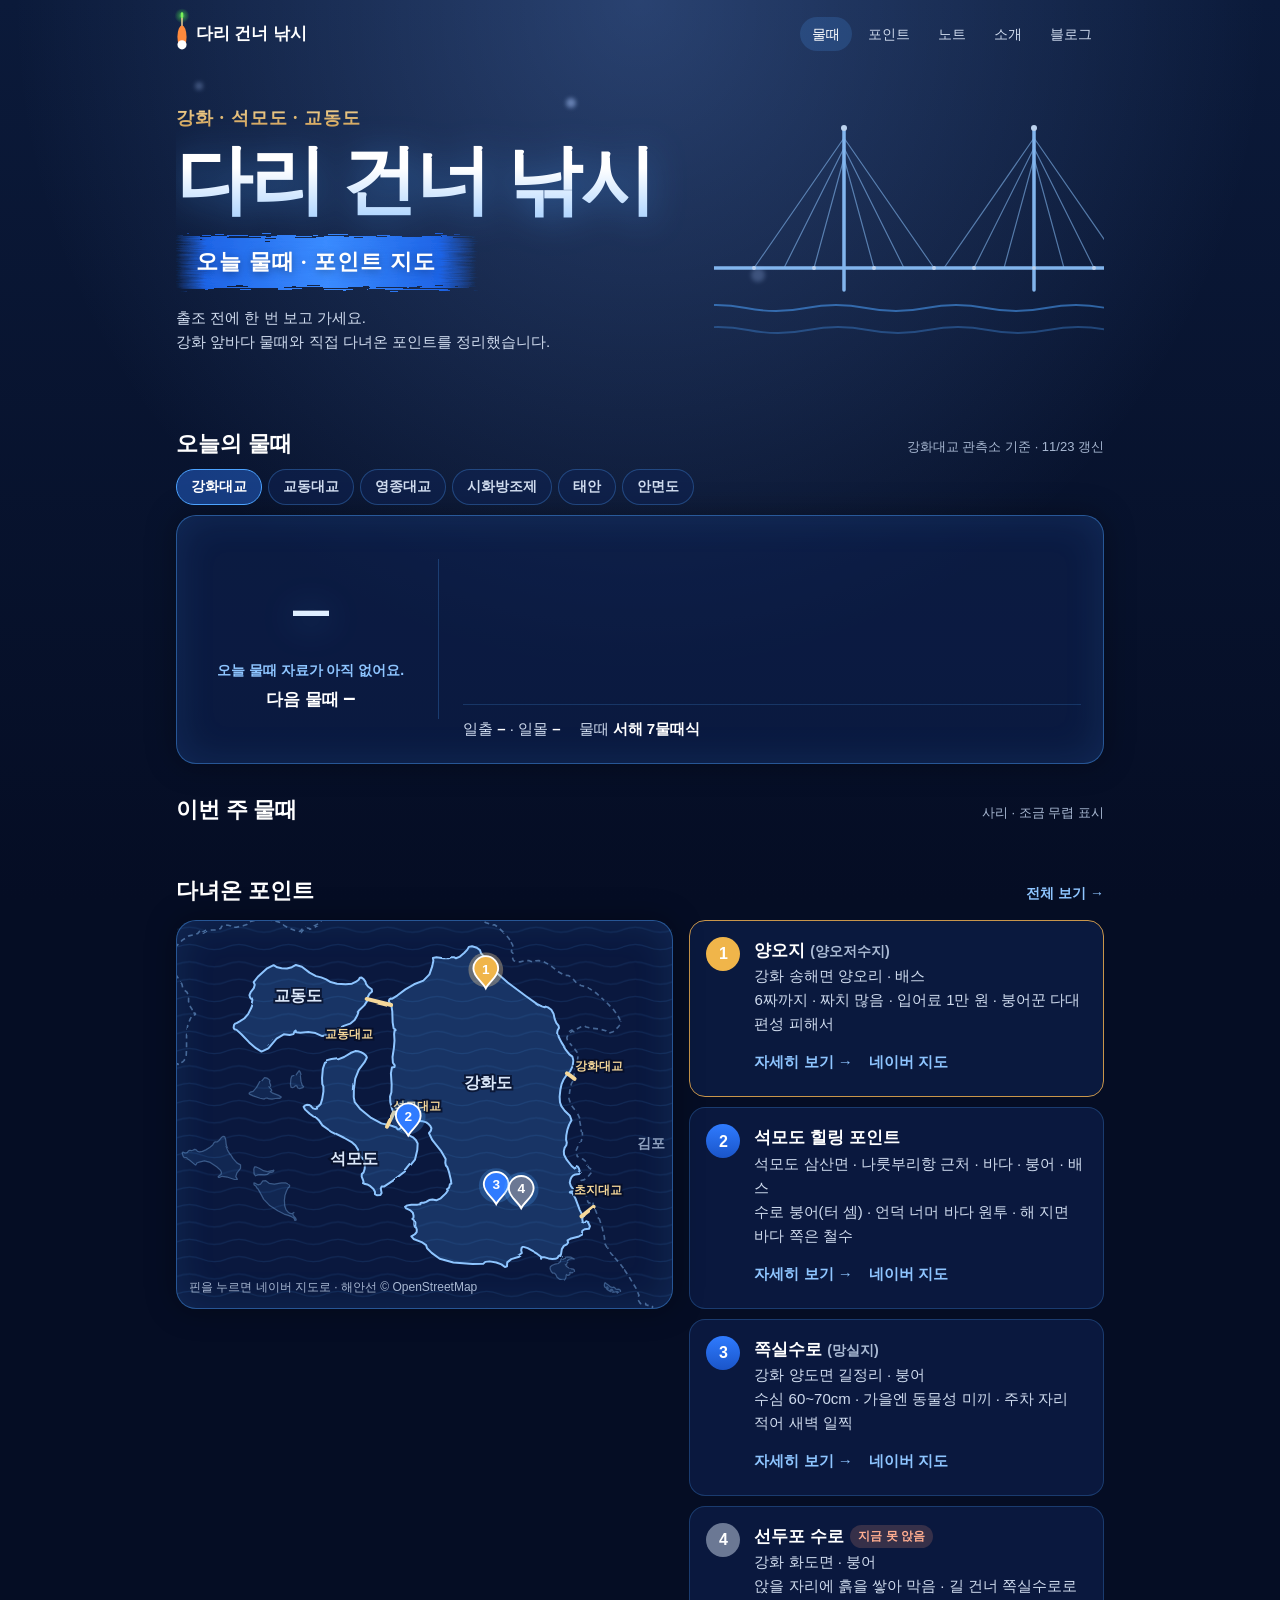
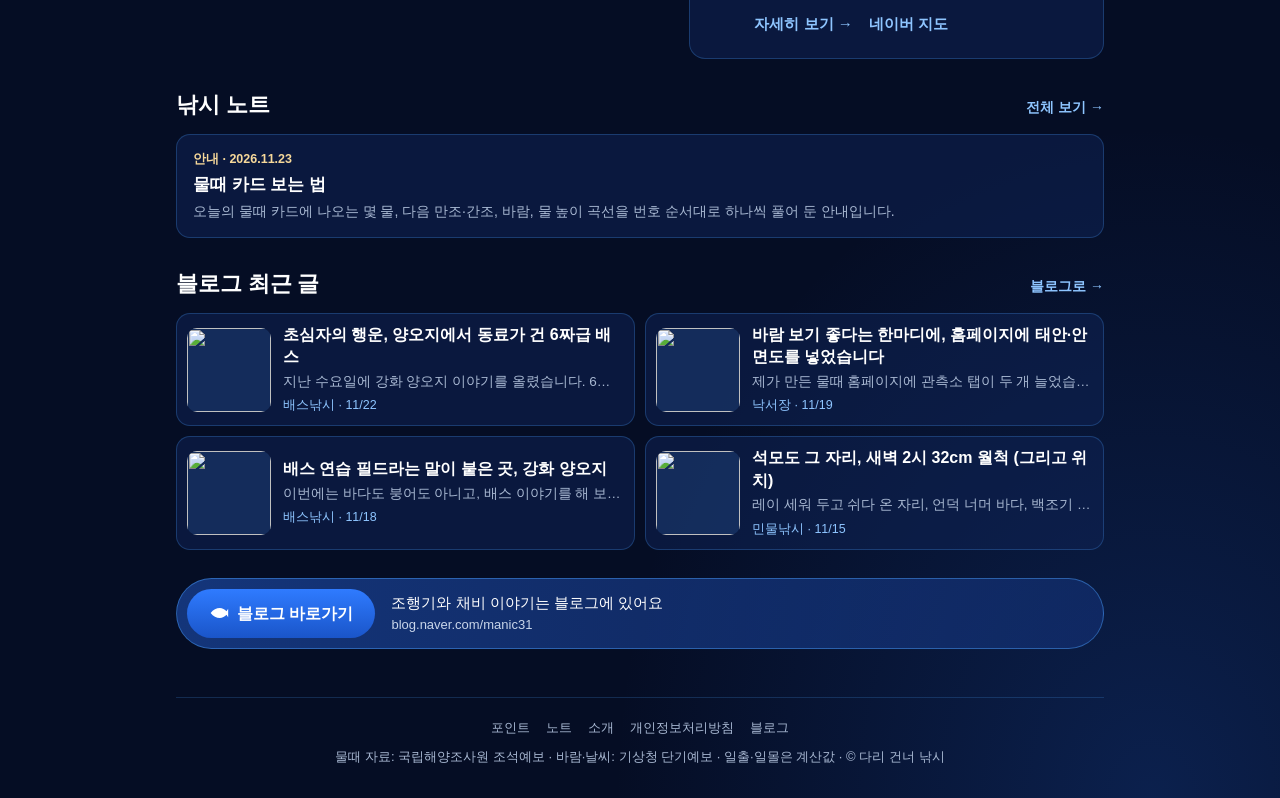
==== index.html @ 77356bd1 "낚시 노트 첫 글 '물때 카드 보는 법' 올림, 모든 페이지 메뉴와 휴대폰 아래 메뉴에 '노트' 추가 Co-Authored-By: Claude Opus 5.5 <noreply@an" ====
<!doctype html>
<html lang="ko">
<head>
<meta charset="utf-8">
<meta name="viewport" content="width=device-width, initial-scale=1">
<meta name="naver-site-verification" content="3b3bebc9a8037d30b559bc09d8211979a646148b">
<meta name="google-site-verification" content="6bNN0ba5b2eJ99DrDh1J_62JVdXHWS733DqKG2sxFPY">
<title>다리 건너 낚시 · 강화 물때와 포인트</title>
<link rel="canonical" href="https://manic31.github.io/">
<meta name="description" content="강화·석모도·교동도 물때와 직접 다녀온 낚시 포인트. 인천 낚시꾼 20년, 다리 건너 강화로 갑니다.">
<meta property="og:title" content="다리 건너 낚시 · 강화 물때와 포인트">
<meta property="og:description" content="출조 전에 한 번 보고 가세요. 강화 앞바다 물때와 직접 다녀온 포인트.">
<meta property="og:type" content="website">
<meta name="theme-color" content="#0B1A3A">
<link rel="stylesheet" href="assets/style.css">
<link rel="manifest" href="manifest.webmanifest?v=4">
<link rel="icon" type="image/png" sizes="48x48" href="assets/icons/favicon-48-v2.png">
<link rel="apple-touch-icon" href="assets/icons/apple-touch-icon-v2.png">
<meta name="apple-mobile-web-app-title" content="다리 건너">
</head>
<body>
<div class="wrap">
  <header class="top home-top">
    <a class="brand" href="./"><svg width="12" height="40"><use href="#float"/></svg>다리 건너 낚시</a>
    <nav class="nav">
      <a class="on" href="./">물때</a>
      <a href="points.html">포인트</a>
      <a href="notes.html">노트</a>
      <a href="about.html">소개</a>
      <a class="blog-link" href="https://blog.naver.com/manic31">블로그</a>
    </nav>
  </header>

  <div class="banner">
    <span class="bokeh" style="left:42%;top:30px;width:10px;height:10px"></span>
    <span class="bokeh" style="left:62%;top:200px;width:14px;height:14px;opacity:.5"></span>
    <span class="bokeh" style="left:2%;top:14px;width:8px;height:8px;opacity:.6"></span>
    <svg class="bridge" viewBox="0 0 420 300" aria-hidden="true"><use href="#bridge"/></svg>
    <div class="kicker gold">강화 · 석모도 · 교동도</div>
    <div class="title-row"><svg class="title-float" viewBox="0 0 20 70" aria-hidden="true"><use href="#float"/></svg><h1 class="hero">다리 건너 낚시</h1></div>
    <div class="band">오늘 물때 · 포인트 지도</div>
    <p class="lead">출조 전에 한 번 보고 가세요.<br>강화 앞바다 물때와 직접 다녀온 포인트를 정리했습니다.</p>
  </div>

  <p class="mock" id="mockNote" hidden>예시 자료 · 물때 숫자는 진짜가 아닙니다(인증키 연결 전).</p>

  <section id="tide">
    <div class="sec-head">
      <h2>오늘의 물때</h2>
      <span class="sub" id="tideSrc">불러오는 중…</span>
    </div>
    <div class="stabs" id="stabs" role="tablist" aria-label="관측소"></div>
    <div class="card tide">
      <div class="now">
        <div class="num hero" id="mul">–</div>
        <div>
          <div class="date" id="tideDate"></div>
          <div class="next"><span id="nextKind">다음 물때</span> <b id="nextTime">–</b><span class="leftrow"><span class="left" id="nextLeft"></span><span class="tag" id="tideTag" hidden></span></span></div>
        </div>
      </div>
      <div>
        <div class="times" id="times"></div>
        <svg id="curve" viewBox="0 0 600 150" preserveAspectRatio="none" aria-label="오늘 조위 곡선"></svg>
        <div class="wind" id="wind" hidden></div>
        <div class="wx">
          <span>일출 <b id="sunrise">–</b> · 일몰 <b id="sunset">–</b></span>
          <span>물때 <b>서해 7물때식</b></span>
        </div>
      </div>
    </div>
  </section>

  <div class="ad-slot" data-slot="home-1"></div>

  <section>
    <div class="sec-head">
      <h2>이번 주 물때</h2>
      <span class="sub">사리 · 조금 무렵 표시</span>
    </div>
    <div class="week" id="week"></div>
  </section>

  <section>
    <div class="sec-head">
      <h2>다녀온 포인트</h2>
      <a class="more" href="points.html">전체 보기 →</a>
    </div>
    <div class="points">
      <div class="card map">
        <svg viewBox="0 0 400 320" id="map" aria-label="강화 일대 포인트 지도(손그림)"></svg>
        <span class="note">핀을 누르면 네이버 지도로 · 해안선 © OpenStreetMap</span>
      </div>
      <div class="plist" id="plist"></div>
    </div>
  </section>

  <!-- notes:start -->
  <section>
    <div class="sec-head"><h2>낚시 노트</h2><a class="more" href="notes.html">전체 보기 →</a></div>
    <div class="nlist">
      <a class="note-item" href="notes/tide-card-guide.html">
        <div class="nm">안내 · 2026.11.23</div>
        <div class="nt">물때 카드 보는 법</div><div class="nd">오늘의 물때 카드에 나오는 몇 물, 다음 만조·간조, 바람, 물 높이 곡선을 번호 순서대로 하나씩 풀어 둔 안내입니다.</div>
      </a>
    </div>
  </section>
  <!-- notes:end -->

  <!-- blog:start -->
  <section>
    <div class="sec-head"><h2>블로그 최근 글</h2><a class="more" href="https://blog.naver.com/manic31" target="_blank" rel="noopener">블로그로 →</a></div>
    <div class="blist">
      <a class="bpost" href="https://blog.naver.com/manic31/224486393467" target="_blank" rel="noopener">
        <div class="th"><img src="https://blogthumb.pstatic.net/MjAyNjExMjFfMjA0/MDAxNzk1MjY3NTg2NTA4.72vPjzSyjtdZmes5oHcHfXFOAVKzyc3MdK_6408iQVgg.CRtHQU8I6w1cRoq1AJpMZWDFlQfNgjqLG5yymZWM6hgg.PNG/yangoji-luck.png?type=s3" alt="" loading="lazy" referrerpolicy="no-referrer"></div>
        <div class="tx"><div class="bt">초심자의 행운, 양오지에서 동료가 건 6짜급 배스</div><div class="bs">지난 수요일에 강화 양오지 이야기를 올렸습니다. 6짜까지 산다는 말과 &quot;배스 연습 필드&quot;라는 말이 같이 붙는 곳이라고요. 오늘…</div>
        <div class="bm">배스낚시 · 11/22</div></div>
      </a>
      <a class="bpost" href="https://blog.naver.com/manic31/224482875809" target="_blank" rel="noopener">
        <div class="th"><img src="https://blogthumb.pstatic.net/MjAyNjExMTlfMTkx/MDAxNzk1MDM1Mjg3MTkz.GWRHon0s_b5UA3PtfDuE_SQjIm9paR1CrXxFmoP8VWYg.DLhR7DwOI40KvJA8conHBFKJiZuuUAze-B0c1XvbrZYg.PNG/taean-card.png?type=s3" alt="" loading="lazy" referrerpolicy="no-referrer"></div>
        <div class="tx"><div class="bt">바람 보기 좋다는 한마디에, 홈페이지에 태안·안면도를 넣었습니다</div><div class="bs">제가 만든 물때 홈페이지에 관측소 탭이 두 개 늘었습니다. 태안과 안면도입니다. manic31.github.io 같이 일하시는…</div>
        <div class="bm">낙서장 · 11/19</div></div>
      </a>
      <a class="bpost" href="https://blog.naver.com/manic31/224481032214" target="_blank" rel="noopener">
        <div class="th"><img src="https://blogthumb.pstatic.net/MjAyNjExMTdfMjg3/MDAxNzk0OTE2NTY4NjY3.UFNXjppnAjKBCxHlqhuQZDoKAPDmxix93cgARwpFzn8g.z4_igCKFcJ73RxWhJcIX8hCP-1CcPkeBuh95yef3N3cg.PNG/yangoji-bass.png?type=s3" alt="" loading="lazy" referrerpolicy="no-referrer"></div>
        <div class="tx"><div class="bt">배스 연습 필드라는 말이 붙은 곳, 강화 양오지</div><div class="bs">이번에는 바다도 붕어도 아니고, 배스 이야기를 해 보려고 합니다. 강화 북쪽에 있는 계곡형 저수지, 양오지입니다. 6짜가 산다…</div>
        <div class="bm">배스낚시 · 11/18</div></div>
      </a>
      <a class="bpost" href="https://blog.naver.com/manic31/224471016698" target="_blank" rel="noopener">
        <div class="th"><img src="https://blogthumb.pstatic.net/MjAyNjExMTBfMjQ4/MDAxNzk0MjQxNjA2OTQ4.DFhYovJnc4ygkku3luB-mQpdOmaEZUawUln1R77VUCUg.lDTC51LomG2yoCxSjnOb4vPFnxrPKD-gIJnqlRwn-8Qg.PNG/healing-point-05.png?type=s3" alt="" loading="lazy" referrerpolicy="no-referrer"></div>
        <div class="tx"><div class="bt">석모도 그 자리, 새벽 2시 32cm 월척 (그리고 위치)</div><div class="bs">레이 세워 두고 쉬다 온 자리, 언덕 너머 바다, 백조기 50마리를 먹어 치운 갈매기까지. 석모도 그 자리 이야기, 오늘은 그…</div>
        <div class="bm">민물낚시 · 11/15</div></div>
      </a>
    </div>
  </section>
  <!-- blog:end -->

  <section>
    <a class="blog" href="https://blog.naver.com/manic31">
      <span class="pill"><svg width="20" height="20" viewBox="0 0 24 24" fill="#fff"><path d="M2 12c3-4 7-6 11-6 3 0 6 2 8 4l2-3v10l-2-3c-2 2-5 4-8 4-4 0-8-2-11-6z"/></svg>블로그 바로가기</span>
      <span class="txt">조행기와 채비 이야기는 블로그에 있어요<small>blog.naver.com/manic31</small></span>
    </a>
  </section>

  <footer>
    <nav><a href="points.html">포인트</a><a href="notes.html">노트</a><a href="about.html">소개</a><a href="privacy.html">개인정보처리방침</a><a href="https://blog.naver.com/manic31">블로그</a></nav>
    물때 자료: 국립해양조사원 조석예보 · 바람·날씨: 기상청 단기예보 · 일출·일몰은 계산값 · © 다리 건너 낚시
  </footer>
</div>
<script src="assets/mapdata.js"></script>
<script src="assets/site.js"></script>
<script>drawTide(); drawMap('map', 'plist');</script>
<!-- 방문 수 세기(GoatCounter, 쿠키 없음) -->
<script data-goatcounter="https://manic31.goatcounter.com/count" async src="https://gc.zgo.at/count.js"></script>
</body>
</html>
---- assets/style.css ----
/* 다리 건너 낚시 · 공통 스타일 (블로그 대문 v2와 같은 색·글꼴) */
@import url('https://cdn.jsdelivr.net/gh/orioncactus/pretendard@v1.3.9/dist/web/static/pretendard.css');
@font-face { font-family: 'GmarketSans'; font-weight: 700; font-display: swap; src: url('https://cdn.jsdelivr.net/gh/projectnoonnu/noonfonts_2001@1.1/GmarketSansBold.woff') format('woff'); }
@font-face { font-family: 'GmarketSans'; font-weight: 500; font-display: swap; src: url('https://cdn.jsdelivr.net/gh/projectnoonnu/noonfonts_2001@1.1/GmarketSansMedium.woff') format('woff'); }

:root {
  --bg0: #050D24; --bg1: #0B1A3A; --bg2: #13306B;
  --sky: #4DA3FF; --sky2: #8EC5FF; --gold1: #F6D89A; --gold2: #C9964B;
  --card: rgba(16, 36, 84, .55); --cardline: rgba(77, 163, 255, .45);
  --muted: #CFDBEE; --dim: #A8B8D2; --warn: #FFAD90;   /* 햇빛 아래에서도 읽히게 밝게 */
  --tabbar-h: 64px;
}
* { box-sizing: border-box; }
html { scroll-behavior: smooth; }
body { margin: 0; font-family: 'Pretendard', sans-serif; color: #fff; line-height: 1.6;
  background:
    radial-gradient(ellipse 70% 40% at 50% 0%, rgba(120,170,255,.28), transparent 70%),
    radial-gradient(ellipse 60% 40% at 90% 100%, rgba(30,90,200,.25), transparent 70%),
    linear-gradient(180deg, var(--bg1), var(--bg0)) fixed;
  background-color: var(--bg0); min-height: 100vh; }
a { color: inherit; text-decoration: none; }
img { max-width: 100%; display: block; }
.wrap { max-width: 960px; margin: 0 auto; padding: 0 16px; }

.gold { background: linear-gradient(180deg, var(--gold1), var(--gold2)); -webkit-background-clip: text; background-clip: text; color: transparent; font-family: 'GmarketSans'; font-weight: 700; }
.hero { font-family: 'GmarketSans'; font-weight: 700; background: linear-gradient(180deg, #FFFFFF 35%, #A9D2FF 100%); -webkit-background-clip: text; background-clip: text; color: transparent; filter: drop-shadow(0 4px 18px rgba(77,163,255,.45)); }
.band { display: inline-block; position: relative; padding: 8px 40px 8px 20px; font-family: 'GmarketSans'; font-weight: 700; text-shadow: 0 2px 8px rgba(0,0,0,.35); isolation: isolate; }
.band::before { content: ""; position: absolute; inset: 0; z-index: -1; filter: url(#rough);
  background: linear-gradient(90deg, rgba(30,100,230,0) 0%, #1E64E6 10%, #3A8BFF 50%, #1E64E6 88%, rgba(30,100,230,0) 100%); }
.bokeh { position: absolute; border-radius: 50%; background: rgba(170,200,255,.5); filter: blur(2px); pointer-events: none; }

/* 상단 */
.top { display: flex; align-items: center; justify-content: space-between; padding: 14px 0; gap: 12px; }
.brand { display: flex; align-items: center; gap: 8px; font-family: 'GmarketSans'; font-weight: 700; font-size: 17px; white-space: nowrap; }
.nav { display: flex; gap: 4px; }
.nav a { padding: 6px 12px; border-radius: 999px; font-size: 14px; color: var(--muted); white-space: nowrap; }
.nav a.on, .nav a:hover { background: rgba(77,163,255,.18); color: #fff; }

/* 대문 */
.banner { position: relative; overflow: hidden; padding: 36px 0 44px; isolation: isolate; }
.banner .kicker { font-size: 18px; letter-spacing: 1px; }
.banner h1 { margin: 6px 0 14px; font-size: clamp(44px, 9vw, 76px); letter-spacing: -2px; line-height: 1.1; }
.banner .band { font-size: clamp(16px, 3vw, 22px); letter-spacing: 1px; }
.banner .bridge { position: absolute; right: -30px; top: 0; width: min(420px, 55vw); height: auto; z-index: -1; opacity: .9; }
.title-row { display: flex; align-items: center; gap: 10px; }
.title-float { display: none; }
.title-float, .brand svg { overflow: visible; }
.banner .lead { margin: 18px 0 0; color: var(--muted); font-size: 15px; max-width: 460px; }
.page-head { padding: 26px 0 8px; }
.page-head h1 { margin: 4px 0 8px; font-size: clamp(32px, 6vw, 46px); letter-spacing: -1px; line-height: 1.2; }
.page-head p { margin: 0; color: var(--muted); }
.crumb { font-size: 13px; color: var(--dim); }
.crumb a:hover { color: #fff; }

/* 카드 공통 */
.card { background: var(--card); border: 1.5px solid var(--cardline); border-radius: 20px; padding: 22px;
  box-shadow: inset 0 0 40px rgba(77,163,255,.12), 0 0 30px rgba(0,0,0,.35); }
section { margin: 28px 0; }
.sec-head { display: flex; align-items: baseline; justify-content: space-between; gap: 12px; margin-bottom: 12px; flex-wrap: wrap; }
.sec-head h2 { margin: 0; font-family: 'GmarketSans'; font-weight: 700; font-size: 22px; }
.sec-head .sub { color: var(--dim); font-size: 13px; }
.sec-head .more { color: var(--sky2); font-size: 14px; font-weight: 700; }

/* 오늘 물때 (휴대폰 기준: 위에 '지금' 한 줄, 아래 시간표 한 줄, 그래프) */
.tide { padding: 18px; }
.now { display: flex; align-items: center; gap: 16px; padding-bottom: 16px; border-bottom: 1px solid rgba(77,163,255,.25); }
.now .num { font-size: 64px; line-height: 1.18; padding-top: 2px; flex: none; letter-spacing: -2px; }
.now .date { color: var(--sky2); font-weight: 700; font-size: 14px; }
.now .next { font-size: 17px; font-weight: 700; margin: 2px 0 6px; line-height: 1.35; }
.now .next b { font-size: 22px; letter-spacing: -.5px; }
.now .next .left { color: var(--gold1); font-size: 15px; }
/* 사리·조금 알림은 '…분 뒤' 옆에 붙여서 물때에 따라 카드 높이가 달라지지 않게 */
.now > div:last-child { flex: 1; min-width: 0; }
.now .next .leftrow { display: flex; align-items: center; gap: 8px; white-space: nowrap; }
.now .next .tag { padding: 1px 9px; font-size: 12px; line-height: 1.6; letter-spacing: -.2px; }
.tag { display: inline-block; padding: 4px 12px; border-radius: 999px; background: linear-gradient(180deg, #2F7BFF, #1A55C9); font-weight: 700; font-size: 13px; }
.times { display: grid; grid-template-columns: repeat(4, 1fr); gap: 6px; margin: 14px 0 6px; }
.t { padding: 10px 2px; border-radius: 12px; background: rgba(5,13,36,.45); text-align: center; }
.t.next { outline: 1.5px solid var(--gold1); }
.t.tomo { opacity: .55; }
.t.tomo.next { opacity: 1; }
.t .k { font-size: 13px; color: var(--sky2); font-weight: 700; }
.t .k.low { color: var(--gold1); }
.t .v { font-size: 19px; font-weight: 800; letter-spacing: -.5px; }
.t .h { font-size: 12px; color: var(--dim); }
#curve { width: 100%; height: 120px; display: block; }
.wx { display: grid; grid-template-columns: 1fr 1fr; gap: 6px 12px; margin-top: 10px; padding-top: 12px; border-top: 1px solid rgba(77,163,255,.2); font-size: 15px; color: var(--muted); }
.wx b { color: #fff; }

/* 주간: 휴대폰에선 옆으로 밀어 보기 */
.week { display: grid; grid-auto-flow: column; grid-auto-columns: minmax(76px, 1fr); gap: 8px; overflow-x: auto; scroll-snap-type: x mandatory; padding-bottom: 6px; -webkit-overflow-scrolling: touch; scrollbar-width: none; }
.week::-webkit-scrollbar { display: none; }
.day { scroll-snap-align: start; padding: 12px 6px; border-radius: 14px; background: var(--card); border: 1px solid rgba(77,163,255,.25); text-align: center; }
.day.on { border-color: var(--sky); background: rgba(47,123,255,.28); }
.day .d { font-size: 14px; color: var(--muted); }
.day .m { font-family: 'GmarketSans'; font-weight: 700; font-size: 21px; margin: 4px 0; white-space: nowrap; }
.day .hi { font-size: 13px; color: var(--sky2); }
.day .lo { font-size: 13px; color: var(--gold1); }
.day.good .m::after { content: "★"; font-size: 11px; color: var(--gold1); vertical-align: top; margin-left: 2px; }

/* 지도 + 포인트 목록 */
.points { display: grid; grid-template-columns: 1.2fr 1fr; gap: 16px; align-items: start; }
.map { position: relative; padding: 0; overflow: visible; }
.map svg { width: 100%; height: auto; display: block; }
.map .note { position: absolute; left: 12px; bottom: 10px; font-size: 12px; color: var(--dim); }
.pin { cursor: pointer; }
.pin circle.halo { fill: rgba(77,163,255,.25); }
.pin.on circle.halo { fill: rgba(246,216,154,.35); }
.area { cursor: pointer; }
.area ellipse { fill: rgba(246,216,154,.12); stroke: var(--gold1); stroke-dasharray: 4 4; }
.area.on ellipse { fill: rgba(246,216,154,.25); }
.pin.closed .dot { fill: #6B7894; }
.pin.on .dot { fill: #F0B54A; }
.map .bubble { position: absolute; z-index: 3; transform: translate(-50%, -100%); display: none; min-width: 170px; padding: 10px 12px; border-radius: 14px;
  background: rgba(7,18,46,.96); border: 1.5px solid var(--gold2); box-shadow: 0 8px 24px rgba(0,0,0,.45); font-size: 14px; text-align: center; }
.map .bubble.show { display: block; }
.map .bubble::after { content: ""; position: absolute; left: 50%; bottom: -7px; width: 12px; height: 12px; transform: translateX(-50%) rotate(45deg);
  background: rgba(7,18,46,.96); border-right: 1.5px solid var(--gold2); border-bottom: 1.5px solid var(--gold2); }
.map .bubble b { display: block; margin-bottom: 8px; }
.map .bubble .nv { display: block; padding: 9px 12px; border-radius: 999px; font-weight: 800; background: #03C75A; color: #fff; }
.map .bubble .nv.off { background: rgba(246,216,154,.15); color: var(--gold1); font-weight: 700; }
.map .bubble .dt { display: block; margin-top: 6px; padding: 4px; color: var(--sky2); font-weight: 700; }
.p .nv-link { margin-left: 12px; color: #3DDC84; }
.plist { display: flex; flex-direction: column; gap: 10px; }
.p { display: grid; grid-template-columns: 36px 1fr; gap: 12px; align-items: start; padding: 16px; border-radius: 16px; background: var(--card); border: 1px solid rgba(77,163,255,.25); cursor: pointer; }
.p.on { border-color: var(--gold2); }
.p .no { width: 34px; height: 34px; border-radius: 50%; display: grid; place-items: center; font-weight: 800; background: linear-gradient(180deg, #2F7BFF, #1A55C9); }
.p .no.closed { background: #6B7894; }   /* 지도 회색 핀과 같은 색 */
.p .no.secret { background: linear-gradient(180deg, var(--gold1), var(--gold2)); color: #2A1E08; }
.p.on .no { background: #F0B54A; color: #fff; }   /* 고른 포인트: 지도 노란 핀과 같은 색 */
.p .name { font-weight: 700; font-size: 17px; }
.p .meta { font-size: 15px; color: var(--muted); }
.p .go { display: inline-block; margin-top: 8px; padding: 6px 0; font-size: 15px; color: var(--sky2); font-weight: 700; }
.chip { display: inline-block; padding: 2px 8px; border-radius: 999px; font-size: 12px; font-weight: 700; margin-left: 6px; vertical-align: 2px; }
.chip.closed { background: rgba(255,155,122,.18); color: var(--warn); }
.chip.secret { background: rgba(246,216,154,.16); color: var(--gold1); }

/* 포인트 상세 */
.facts { display: grid; grid-template-columns: repeat(auto-fit, minmax(150px, 1fr)); gap: 10px; }
.fact { padding: 14px; border-radius: 14px; background: rgba(5,13,36,.45); }
.fact .k { font-size: 12px; color: var(--sky2); font-weight: 700; }
.fact .v { font-size: 16px; font-weight: 700; margin-top: 2px; }
.prose { font-size: 16px; }
.prose h2 { font-family: 'GmarketSans'; font-weight: 700; font-size: 20px; margin: 28px 0 8px; }
.prose > h2:first-child { margin-top: 0; }
.prose p, .prose li { color: #DCE6F5; }
.prose ol, .prose ul { padding-left: 20px; }
.prose b { color: #fff; }
.prose figure { margin: 0 0 8px; }
.prose figure img { display: block; width: 100%; max-width: 390px; height: auto; margin: 0 auto; border-radius: 14px; }
.prose figcaption { color: var(--dim); font-size: 13px; text-align: center; margin-top: 8px; }
.callout { margin: 18px 0; padding: 14px 16px; border-radius: 14px; background: rgba(246,216,154,.1); border: 1px solid rgba(201,150,75,.6); color: var(--gold1); font-size: 15px; }
.callout.warn { background: rgba(255,155,122,.1); border-color: rgba(255,155,122,.5); color: var(--warn); }
.actions { display: flex; flex-wrap: wrap; gap: 10px; margin-top: 18px; }
.btn { display: inline-flex; align-items: center; gap: 8px; padding: 12px 20px; border-radius: 999px; font-weight: 700; font-size: 15px; background: linear-gradient(180deg, #2F7BFF, #1A55C9); }
.btn.ghost { background: transparent; border: 1.5px solid var(--cardline); color: var(--sky2); }

/* 블로그 연결 */
.blog { display: flex; align-items: center; gap: 16px; border-radius: 999px; padding: 10px;
  background: linear-gradient(90deg, rgba(30,80,180,.6), rgba(20,50,120,.6)); border: 1.5px solid var(--cardline); }
.blog .pill { flex: none; padding: 12px 22px; border-radius: 999px; background: linear-gradient(180deg, #2F7BFF, #1A55C9); font-weight: 700; display: flex; gap: 8px; align-items: center; }
.blog .txt { font-size: 15px; }
.blog .txt small { display: block; color: #C9D6EA; font-size: 13px; }

/* 광고 자리(심사 전에는 비워 둠) */
.ad-slot { display: none; }

.mock { margin: 10px 0 0; padding: 10px 14px; border-radius: 10px; background: rgba(246,216,154,.12); border: 1px dashed var(--gold2); color: var(--gold1); font-size: 13px; }
footer { margin: 48px 0 30px; padding-top: 20px; border-top: 1px solid rgba(77,163,255,.2); text-align: center; color: var(--dim); font-size: 13px; }
footer nav { display: flex; justify-content: center; flex-wrap: wrap; gap: 4px 16px; margin-bottom: 8px; }
footer nav a:hover { color: #fff; }

/* 아래 메뉴 막대(휴대폰 전용, site.js가 넣음) */
.tabbar { position: fixed; left: 0; right: 0; bottom: 0; z-index: 50; display: none;
  height: calc(var(--tabbar-h) + env(safe-area-inset-bottom)); padding-bottom: env(safe-area-inset-bottom);
  background: rgba(7, 18, 46, .94); backdrop-filter: blur(10px); -webkit-backdrop-filter: blur(10px);
  border-top: 1px solid rgba(77,163,255,.3); }
.tabbar a { flex: 1; display: flex; flex-direction: column; align-items: center; justify-content: center; gap: 3px; font-size: 12px; font-weight: 700; color: var(--dim); }
.tabbar a svg { width: 24px; height: 24px; }
.tabbar a.on { color: #fff; }
.tabbar a.on svg { color: var(--sky); }

/* PC: 지금처럼 넓게 */
@media (min-width: 721px) {
  .tide { display: grid; grid-template-columns: 240px 1fr; gap: 24px; align-items: center; padding: 22px; }
  .now { flex-direction: column; text-align: center; gap: 8px; padding: 0 16px 0 0; border-bottom: 0; border-right: 1px solid rgba(77,163,255,.25); }
  .now .num { font-size: 76px; }
  .now .next .leftrow { justify-content: center; }
  .times { margin-top: 0; gap: 10px; }
  #curve { height: 150px; }
  .wx { display: flex; flex-wrap: wrap; gap: 8px 18px; }
  .week { grid-auto-flow: row; grid-template-columns: repeat(7, 1fr); overflow: visible; }
}

/* 휴대폰 */
@media (max-width: 720px) {
  body { padding-bottom: calc(var(--tabbar-h) + env(safe-area-inset-bottom)); font-size: 16px; }
  .tabbar { display: flex; }
  .nav { display: none; }
  .top { padding: 10px 0; }
  /* 첫 화면: 위 작은 이름 줄은 빼고, 찌를 큰 제목 옆으로 */
  .home-top { display: none; }
  .banner { padding-top: 14px !important; }
  .title-float { display: block; width: 14px; height: 46px; flex: none; margin-top: 2px; }
  /* 대문은 작게: 들어오자마자 물때가 보이도록 */
  .banner { padding: 2px 0 8px; }
  .banner .kicker { font-size: 14px; }
  .banner h1 { font-size: 34px; margin: 2px 0 0; letter-spacing: -1px; }
  .banner .band, .banner .lead, .banner .bokeh { display: none; }
  .banner .bridge { width: 152px; right: -22px; top: -2px; opacity: .55; }
  .mock { font-size: 13px; margin: 0 0 4px; }
  section { margin: 22px 0; }
  #tide { margin-top: 12px; }          /* 대문 바로 아래는 10px 덜 띄워 물때 카드를 조금 올림 */
  .sec-head h2 { font-size: 20px; }
  .sec-head .sub { font-size: 13px; }
  .page-head { padding: 12px 0 4px; }
  .page-head h1 { font-size: 32px; }
  .points { grid-template-columns: 1fr; }
  .points .map { order: 2; }          /* 목록 먼저, 지도는 아래 */
  .card { padding: 18px; border-radius: 18px; }
  /* 물때 카드: 바람 줄까지 첫 화면에 들어가게 촘촘히 */
  .card.tide { padding: 14px 16px; }
  .now { padding-bottom: 8px; }
  .now .num { font-size: 58px; }
  .times { margin: 10px 0 4px; }
  #curve { height: 84px; }
  .wind { margin-top: 6px; padding-top: 8px; }
  .wx { margin-top: 8px; padding-top: 8px; font-size: 14px; }
  /* 그래프 '지금 · 들물/날물' 글씨: 휴대폰에선 그래프가 줄어들어 작아 보이므로 키움 */
  #curve .nowlbl { font-size: 22px; font-weight: 800; transform: translateY(6px); }
  .card.map { padding: 0; }
  .isl { font-size: 15px; }
  .prose { font-size: 16.5px; }
  .facts { grid-template-columns: 1fr 1fr; }
  .actions { flex-direction: column; }
  .btn { justify-content: center; padding: 15px 18px; white-space: nowrap; }
  .blog { border-radius: 20px; flex-direction: column; align-items: stretch; text-align: center; }
  .blog .pill { justify-content: center; }
  footer { margin-top: 32px; }
}

/* 관측소 탭 · 이번 주 사리/조금 표시 */
.stabs { display: flex; gap: 6px; margin: -4px 0 10px; flex-wrap: wrap; }
.stabs button { font: 600 14px 'Pretendard', sans-serif; color: var(--muted); background: var(--card); border: 1px solid rgba(77,163,255,.3); border-radius: 999px; padding: 7px 14px; min-height: 36px; cursor: pointer; }
.stabs button[aria-selected="true"] { color: #fff; background: rgba(47,123,255,.4); border-color: var(--sky); }
.day .tg { display: inline-block; margin-top: 4px; font-size: 11.5px; font-weight: 700; padding: 1px 7px; border-radius: 999px; color: var(--sky2); border: 1px solid rgba(142,197,255,.4); }
.day .tg.big { color: var(--gold1); border-color: rgba(246,216,154,.5); }
[hidden] { display: none !important; }

/* 바람·날씨 (물때 카드 안) */
.wind { margin-top: 10px; padding-top: 12px; border-top: 1px solid rgba(77,163,255,.2); }
.wnow { display: flex; align-items: center; gap: 8px; flex-wrap: wrap; font-size: 15px; color: var(--muted); }
.wnow b { color: #fff; font-size: 19px; letter-spacing: -.3px; }
.wnow .ar { width: 22px; height: 22px; color: var(--sky); flex: none; }
.wnow.strong b, .wnow.strong .ar { color: var(--gold1); }
.wrow { display: grid; grid-template-columns: auto repeat(5, 1fr); gap: 4px; align-items: center; margin-top: 8px; text-align: center; }
.wrow .wl { font-size: 12px; color: var(--dim); line-height: 1.25; text-align: left; padding-right: 4px; }
.wc { padding: 5px 0 4px; border-radius: 10px; background: rgba(77,163,255,.08); }
.wc .wh { font-size: 12px; color: var(--dim); }
.wc .ar { width: 15px; height: 15px; color: var(--sky2); display: block; margin: 2px auto 0; }
.wc .wv { font-size: 15px; font-weight: 700; color: #fff; }
.wc .wv small { font-size: 11px; font-weight: 600; color: var(--dim); margin-left: 1px; }
.wc.strong { background: rgba(246,216,154,.14); }
.wc.strong .wv, .wc.strong .ar { color: var(--gold1); }
.wnow { flex-wrap: nowrap; white-space: nowrap; }
.wnow span:not(.wsrc) { overflow: hidden; text-overflow: ellipsis; min-width: 0; }
.wnow .wsrc { margin-left: auto; font-size: 11.5px; color: var(--dim); }
.wnow .wsrc.inland { flex: none; white-space: normal; text-align: right; line-height: 1.15; font-size: 11px; }  /* 태안·안면도: 날씨 줄 오른쪽 끝, 두 줄로 작게 */
.wnow .wsrc + .wsrc { margin-left: 6px; }
/* 휴대폰: 브라우저 주소창 때문에 화면이 생각보다 짧다 → 바람을 만조·간조 칸 위로 올려 어느 폰이든 첫 화면에 보이게 */
@media (max-width: 720px) {
  .card.tide > div:last-child { display: flex; flex-direction: column; }
  .wind { order: -1; margin: 10px 0 2px; padding-top: 0; border-top: 0; }
  /* 만조·간조 칸과 바람 칸을 납작하게 → 그래프까지 첫 화면에 */
  .times { margin: 8px 0 4px; gap: 5px; }
  .t { padding: 5px 2px 4px; border-radius: 10px; line-height: 1.25; }
  .t .k { font-size: 12px; }
  .t .v { font-size: 17px; }
  .t .h { font-size: 11px; }
  .wrow { margin-top: 6px; }
  .wc { padding: 2px 0; line-height: 1.2; }
  .wc .wh { font-size: 11px; }
  .wc .ar { width: 12px; height: 12px; display: inline-block; vertical-align: -1px; margin: 0 2px 0 0; }
  .wc .wv { display: inline; font-size: 14px; }
}

/* 블로그 최근 글 · 낚시 노트 목록 */
.blist { display: grid; gap: 10px; }
.bpost { display: grid; grid-template-columns: 84px 1fr; gap: 12px; align-items: center; padding: 10px; border-radius: 14px; background: var(--card); border: 1px solid rgba(77,163,255,.25); }
.bpost .th { width: 84px; height: 84px; border-radius: 10px; overflow: hidden; background: rgba(77,163,255,.15); }
.bpost .th img { width: 100%; height: 100%; object-fit: cover; }
.bpost .bt { font-weight: 700; font-size: 16px; line-height: 1.4; display: -webkit-box; -webkit-line-clamp: 2; -webkit-box-orient: vertical; overflow: hidden; }
.bpost .bs { font-size: 13.5px; color: var(--dim); margin-top: 2px; display: -webkit-box; -webkit-line-clamp: 1; -webkit-box-orient: vertical; overflow: hidden; }
.bpost .bm { font-size: 12.5px; color: var(--sky2); margin-top: 3px; }
.nlist { display: grid; gap: 10px; }
.note-item { display: block; padding: 14px 16px; border-radius: 14px; background: var(--card); border: 1px solid rgba(77,163,255,.25); }
.note-item .nm { font-size: 12.5px; color: var(--gold1); font-weight: 700; }
.note-item .nt { font-weight: 800; font-size: 17px; margin: 2px 0; }
.note-item .nd { font-size: 14px; color: var(--dim); }
.empty { color: var(--dim); padding: 20px 4px; }
@media (min-width: 760px) { .blist { grid-template-columns: 1fr 1fr; } }

/* 홈 화면 앱처럼 화면이 넉넉한 휴대폰: 남는 높이를 간격으로 써서 읽기 편하게 */
@media (max-width: 720px) and (min-height: 760px) {
  .banner { padding-bottom: 14px; }
  .stabs { margin-bottom: 14px; }
  .card.tide { padding: 18px 16px 16px; }
  .now { padding-bottom: 14px; }
  .wind { margin: 14px 0 6px; }
  .wrow { margin-top: 10px; gap: 6px; }
  .wc { padding: 5px 0; }
  .times { margin: 12px 0 8px; gap: 6px; }
  .t { padding: 8px 2px 7px; }
  #curve { height: 96px; }
  .wx { margin-top: 12px; padding-top: 12px; }
}

/* 홈 화면 앱: site.js fitTide()가 남는 높이가 있을 때만 .w2를 붙이고 여백을 직접 늘린다 */
@media (max-width: 720px) {
  .card.tide.w2 .wc { line-height: 1.3; border-radius: 12px; white-space: nowrap; }
  .card.tide.w2 .wc .wh { display: block; font-size: 12.5px; margin-bottom: 1px; }
  .card.tide.w2 .wc .ar { width: 13px; height: 13px; margin: 0 1px 0 0; }
  .card.tide.w2 .wc .wv { font-size: 16px; }
  .card.tide.w2 .wrow .wl { font-size: 13px; }
}
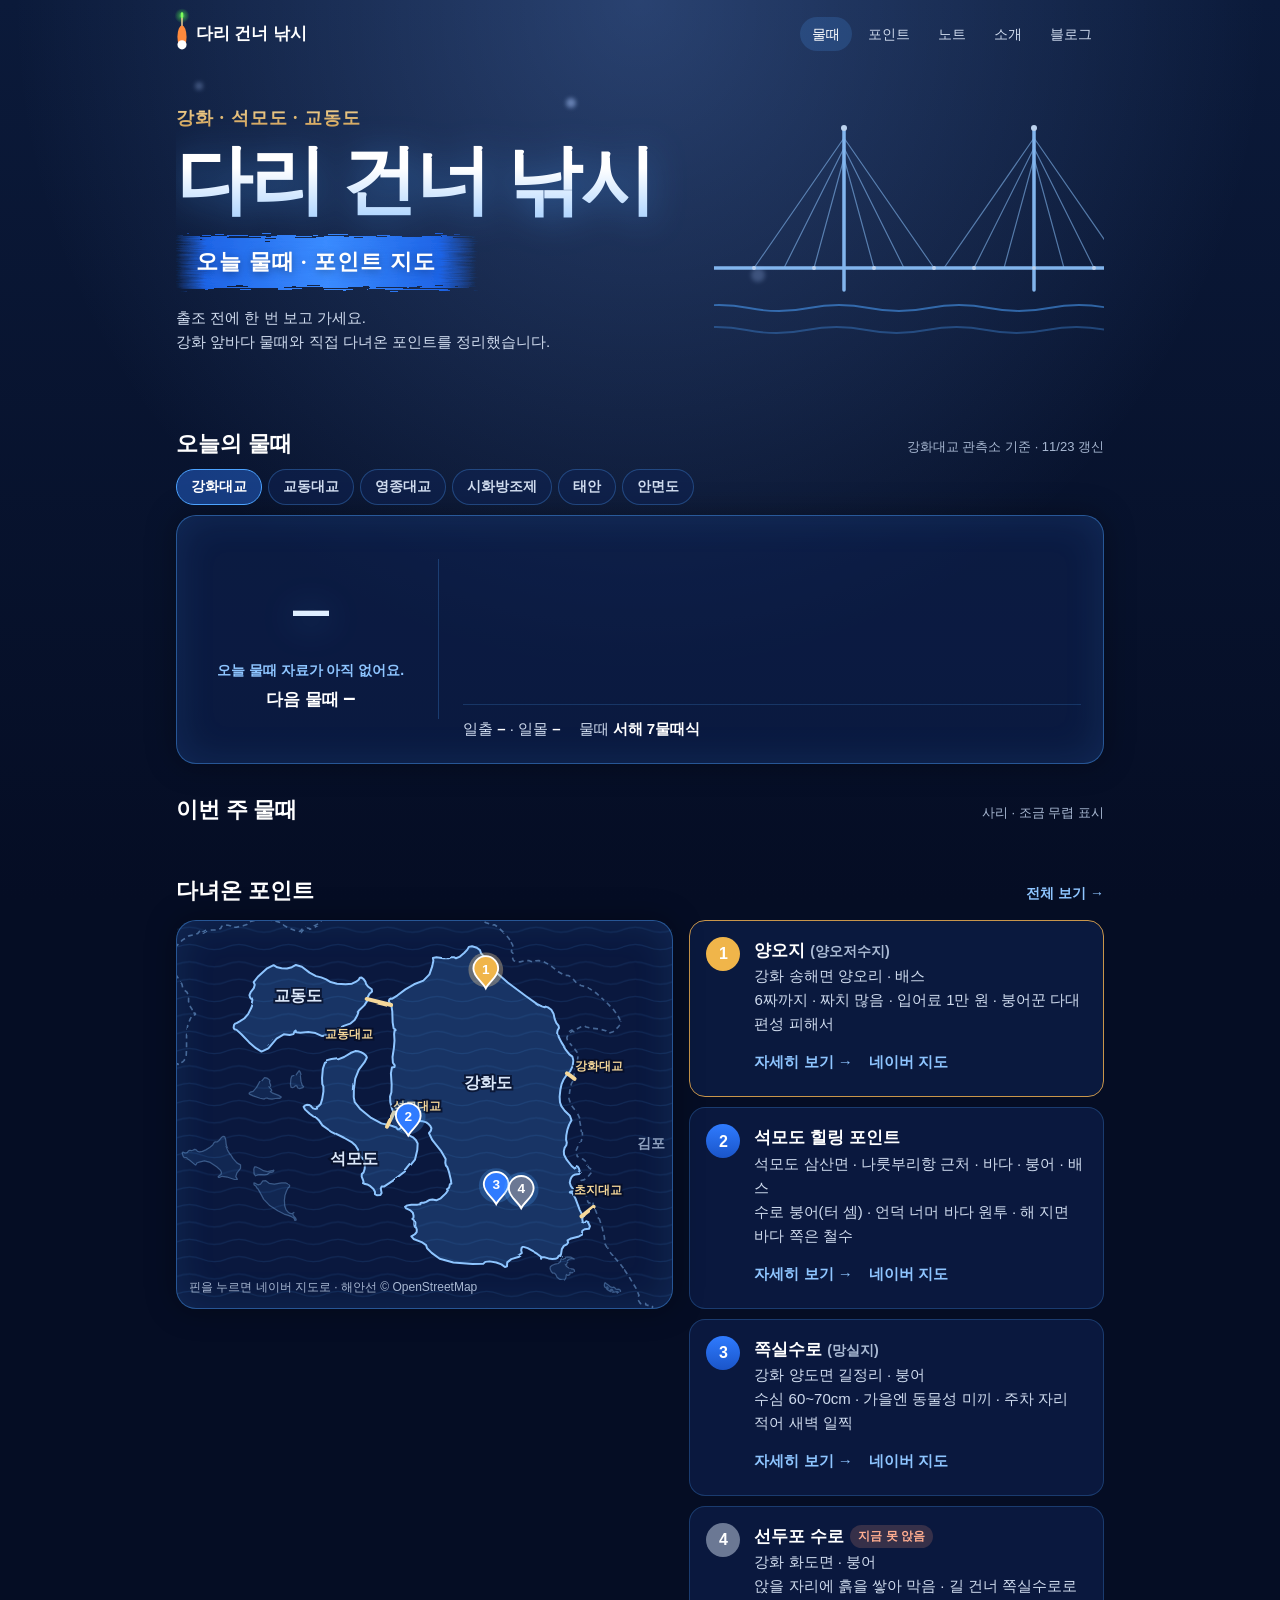
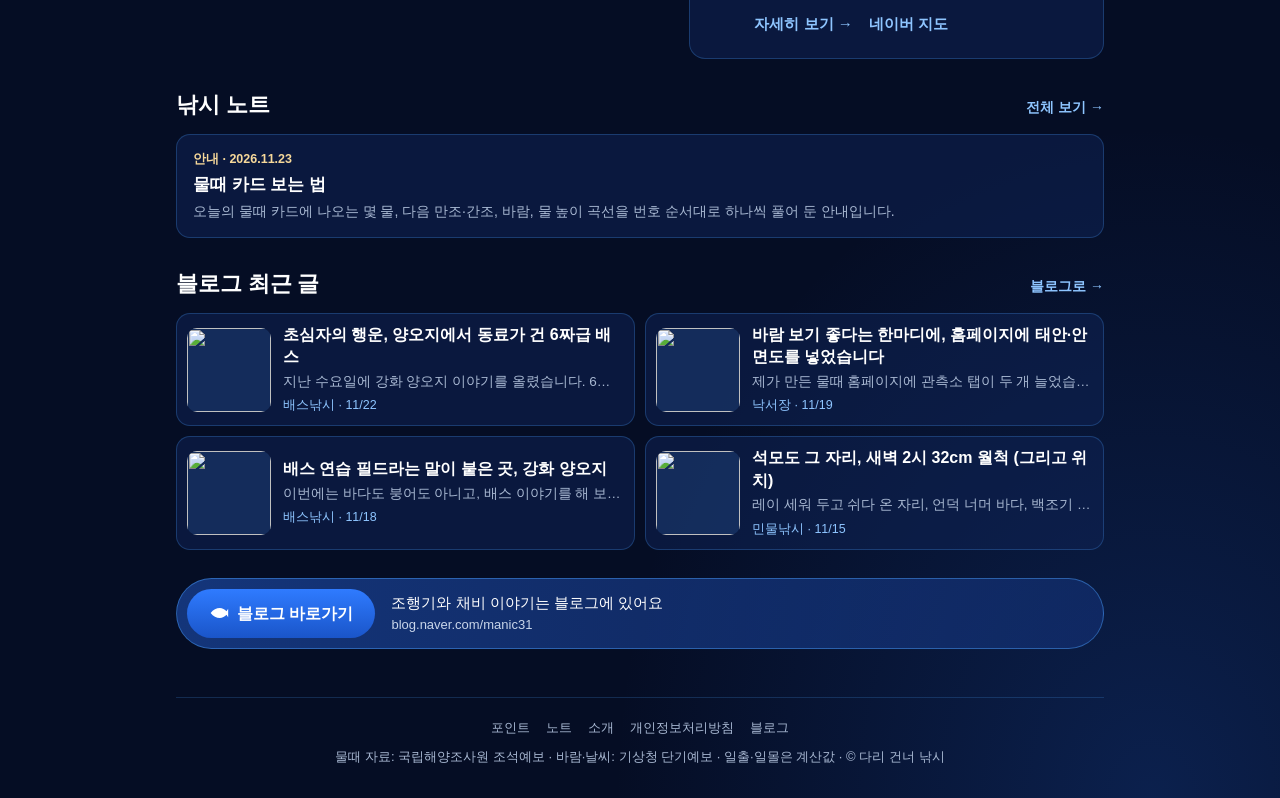
==== commit 0da40105: "첫 화면 통일: 포인트 목록·낚시 노트 최근 4개까지(블로그와 같게), 지도 핀은 전부 Co-Authored-By: Claude Opus 5.5 <noreply@anthropic." ====
--- a/index.html
+++ b/index.html
@@ -148,7 +148,7 @@
 </div>
 <script src="assets/mapdata.js"></script>
 <script src="assets/site.js"></script>
-<script>drawTide(); drawMap('map', 'plist');</script>
+<script>drawTide(); drawMap('map', 'plist', { limit: 4 });</script>
 <!-- 방문 수 세기(GoatCounter, 쿠키 없음) -->
 <script data-goatcounter="https://manic31.goatcounter.com/count" async src="https://gc.zgo.at/count.js"></script>
 </body>
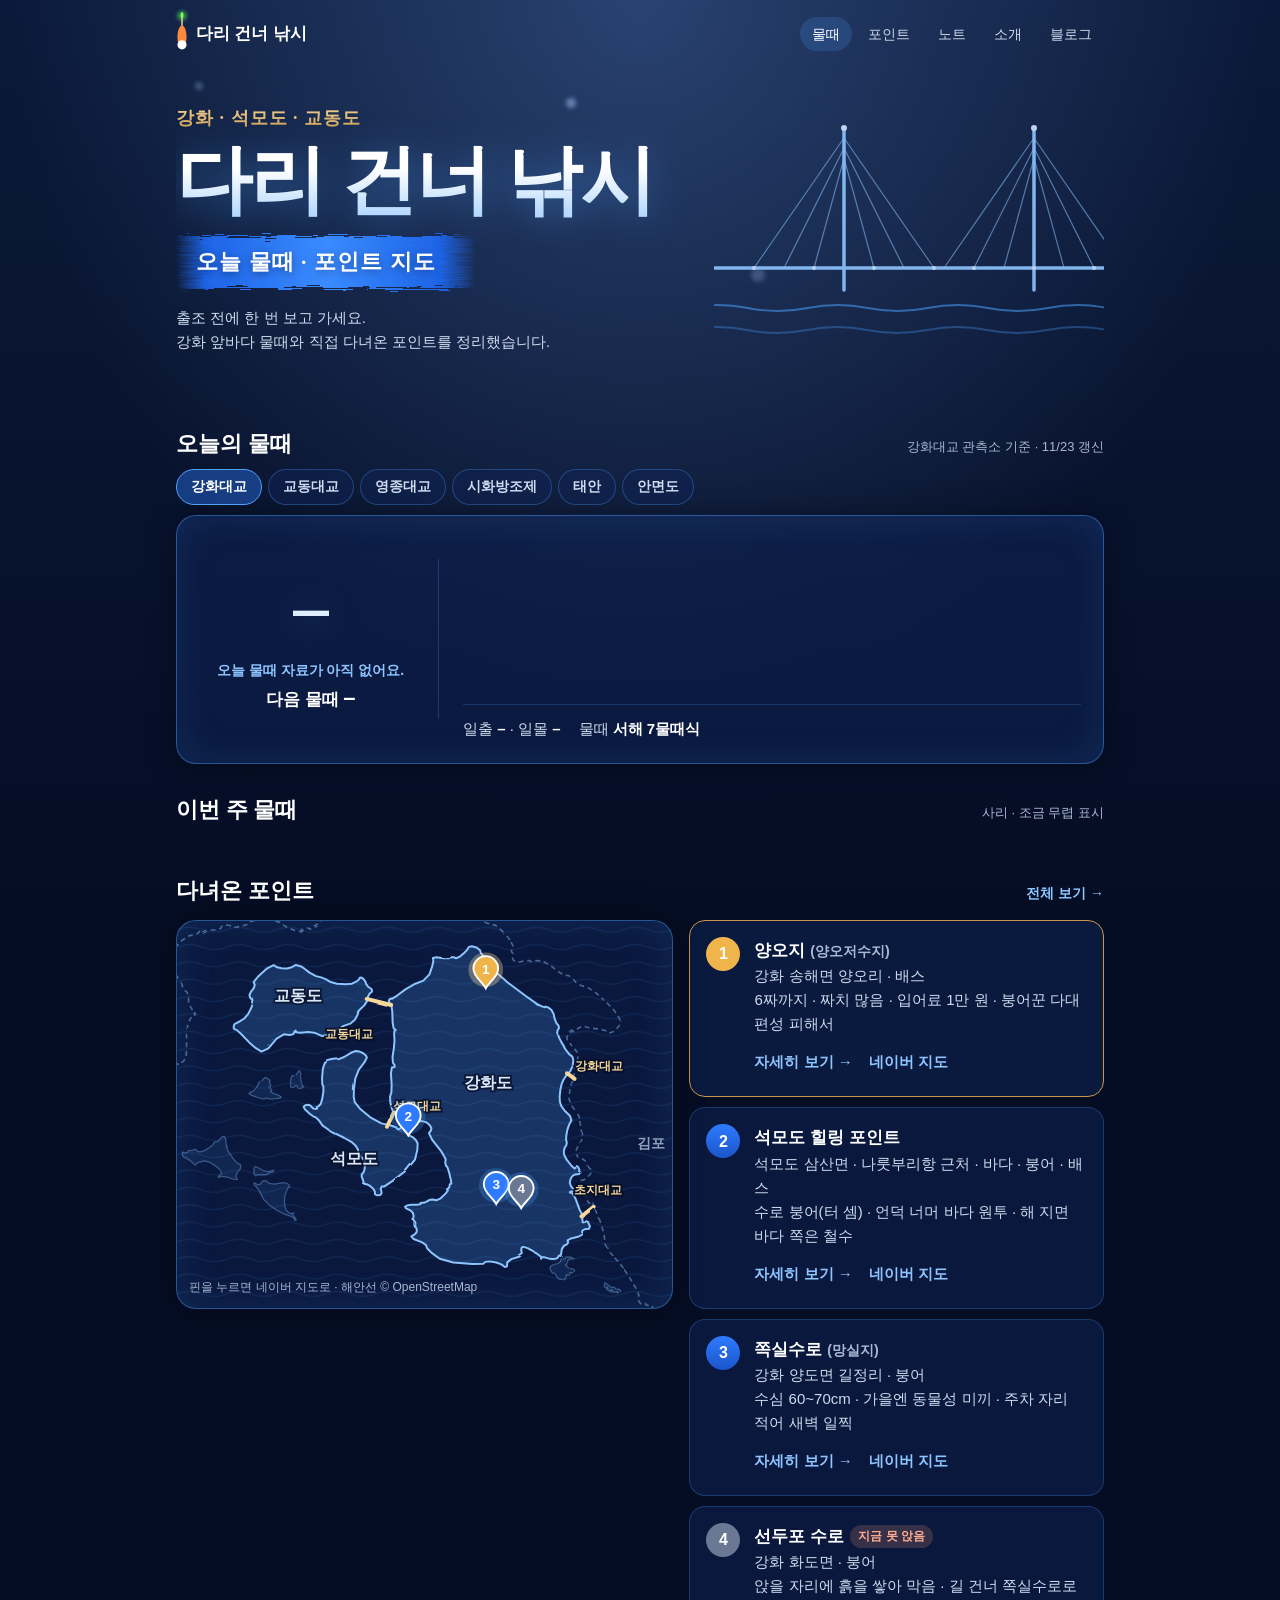
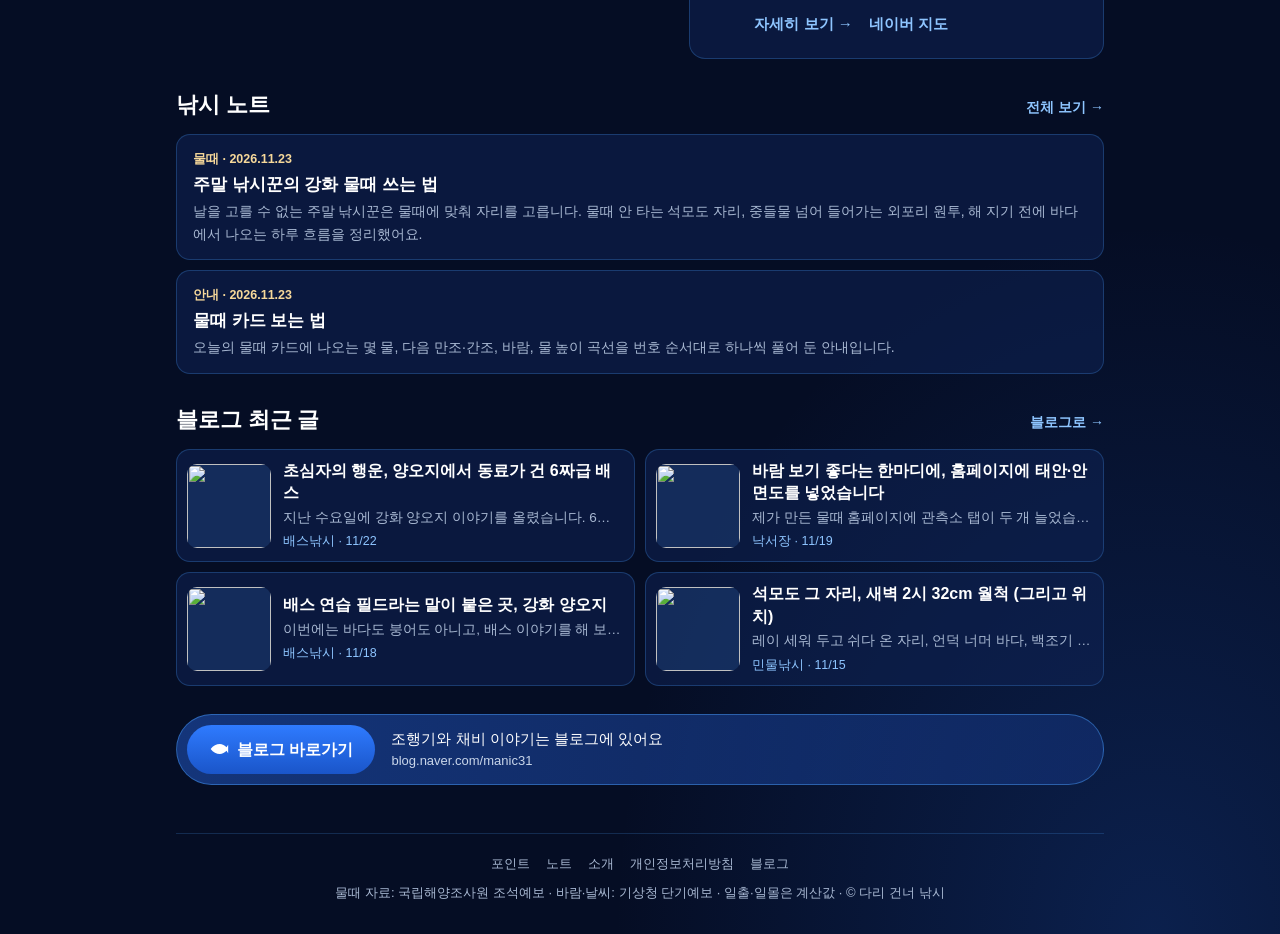
==== commit 82d14cb3: "낚시 노트 두 번째 글 '주말 낚시꾼의 강화 물때 쓰는 법' 올림, 본문 링크 색, 같은 날 노트는 시각으로 순서 Co-Authored-By: Claude Opus 5.5 <nor" ====
--- a/index.html
+++ b/index.html
@@ -98,6 +98,10 @@
   <section>
     <div class="sec-head"><h2>낚시 노트</h2><a class="more" href="notes.html">전체 보기 →</a></div>
     <div class="nlist">
+      <a class="note-item" href="notes/weekend-tide.html">
+        <div class="nm">물때 · 2026.11.23</div>
+        <div class="nt">주말 낚시꾼의 강화 물때 쓰는 법</div><div class="nd">날을 고를 수 없는 주말 낚시꾼은 물때에 맞춰 자리를 고릅니다. 물때 안 타는 석모도 자리, 중들물 넘어 들어가는 외포리 원투, 해 지기 전에 바다에서 나오는 하루 흐름을 정리했어요.</div>
+      </a>
       <a class="note-item" href="notes/tide-card-guide.html">
         <div class="nm">안내 · 2026.11.23</div>
         <div class="nt">물때 카드 보는 법</div><div class="nd">오늘의 물때 카드에 나오는 몇 물, 다음 만조·간조, 바람, 물 높이 곡선을 번호 순서대로 하나씩 풀어 둔 안내입니다.</div>
--- a/assets/style.css
+++ b/assets/style.css
@@ -146,8 +146,11 @@
 .prose p, .prose li { color: #DCE6F5; }
 .prose ol, .prose ul { padding-left: 20px; }
 .prose b { color: #fff; }
+.prose p a, .prose li a { color: var(--sky2); text-decoration: underline; text-underline-offset: 3px; }
 .prose figure { margin: 0 0 8px; }
 .prose figure img { display: block; width: 100%; max-width: 390px; height: auto; margin: 0 auto; border-radius: 14px; }
+.prose figure svg { display: block; width: 100%; max-width: 420px; height: auto; margin: 0 auto; }
+.prose figure.tide-phase { margin: 16px 0; }
 .prose figcaption { color: var(--dim); font-size: 13px; text-align: center; margin-top: 8px; }
 .callout { margin: 18px 0; padding: 14px 16px; border-radius: 14px; background: rgba(246,216,154,.1); border: 1px solid rgba(201,150,75,.6); color: var(--gold1); font-size: 15px; }
 .callout.warn { background: rgba(255,155,122,.1); border-color: rgba(255,155,122,.5); color: var(--warn); }
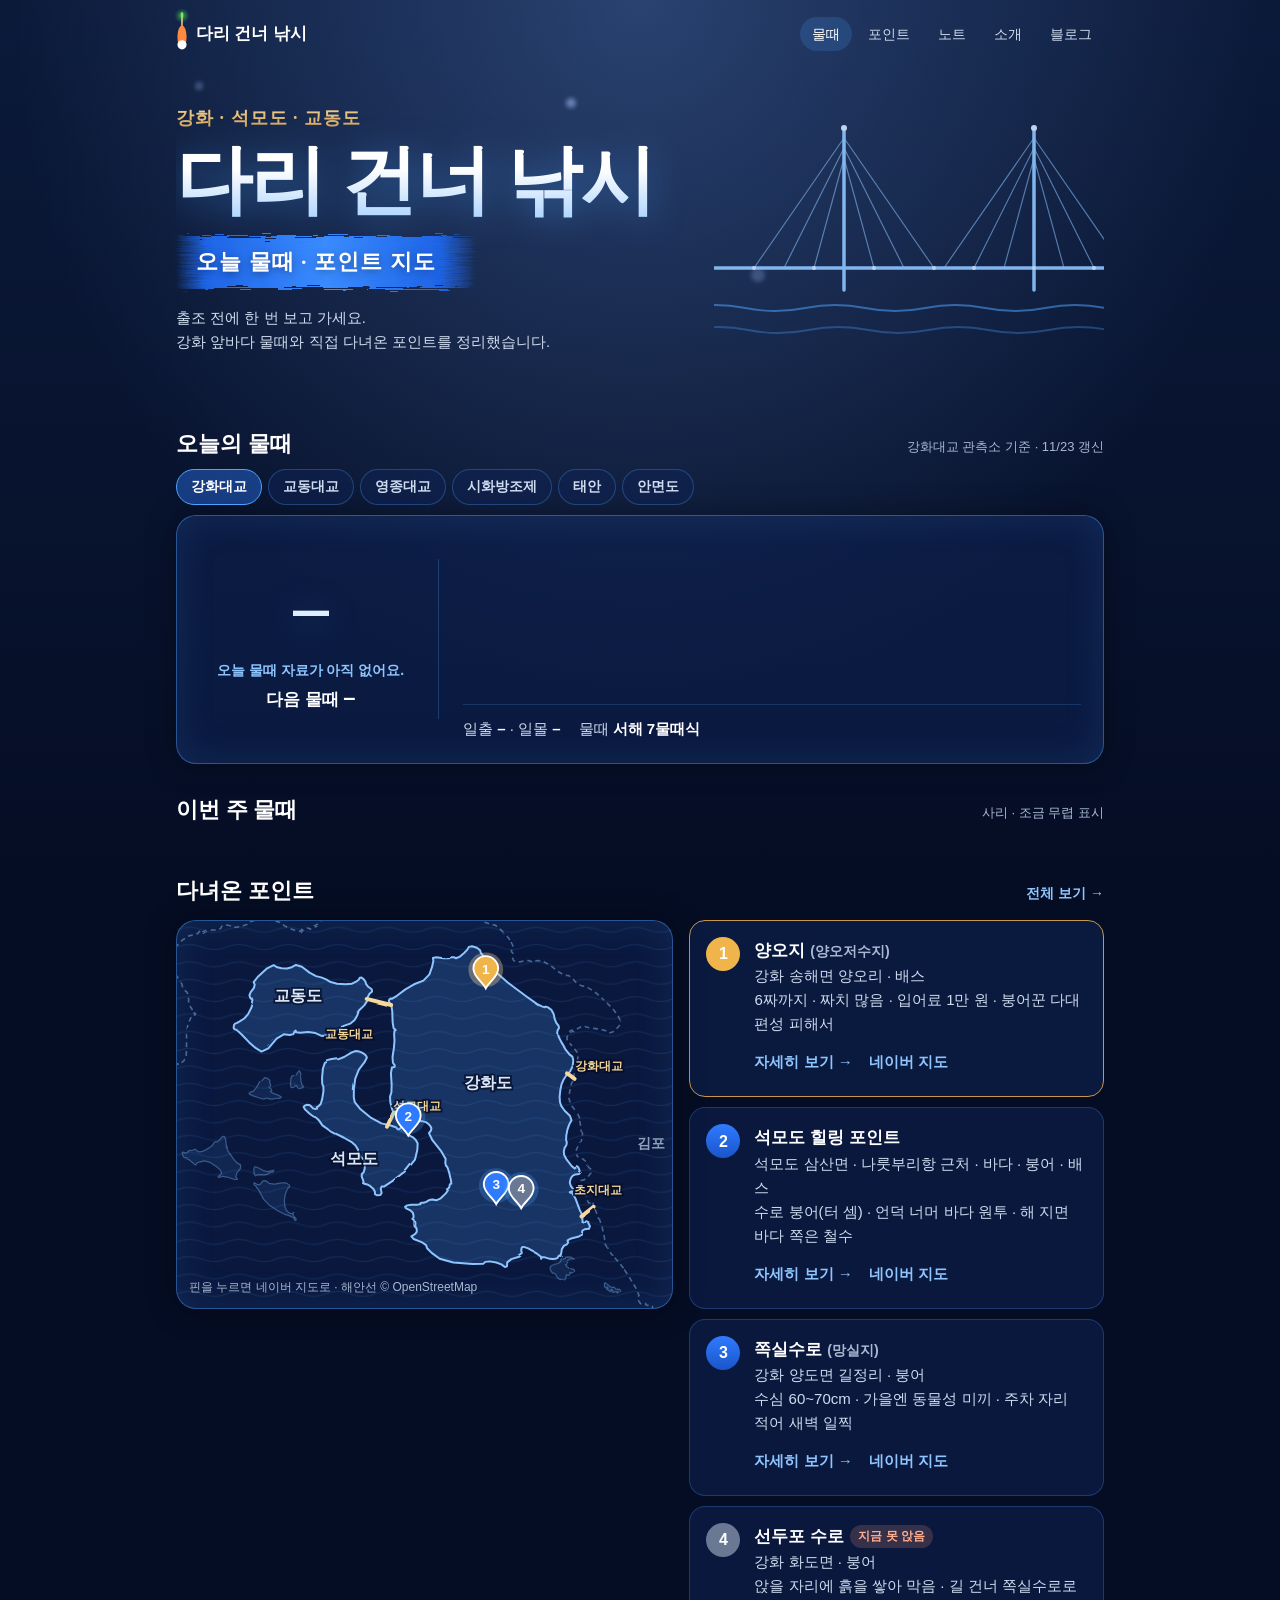
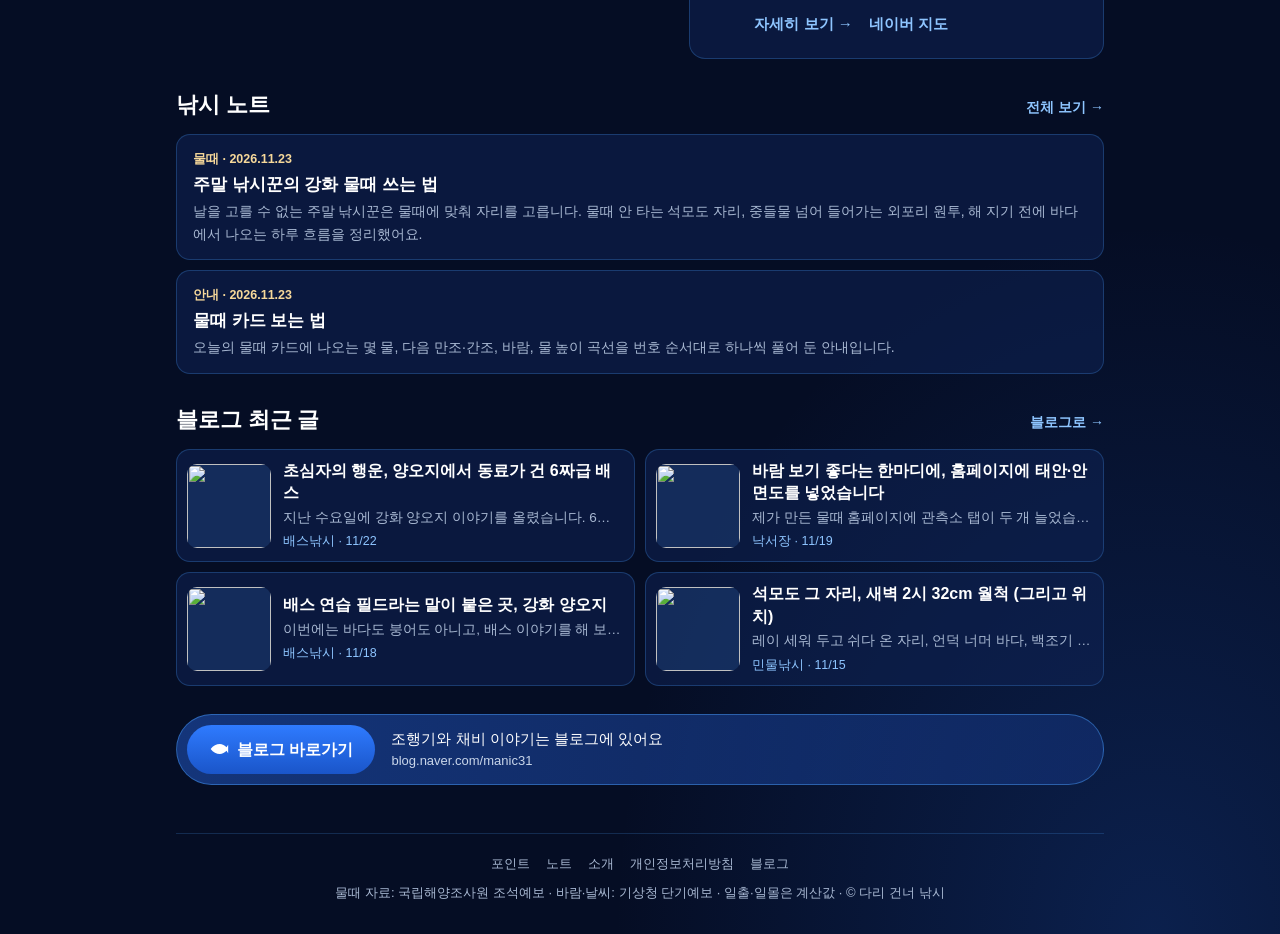
==== commit 4700e136: "도메인 darifish.com 연결: CNAME, 사이트 원본 주소·사이트맵·robots를 새 주소로 Co-Authored-By: Claude Opus 5.5 <noreply@an" ====
--- a/index.html
+++ b/index.html
@@ -6,7 +6,7 @@
 <meta name="naver-site-verification" content="3b3bebc9a8037d30b559bc09d8211979a646148b">
 <meta name="google-site-verification" content="6bNN0ba5b2eJ99DrDh1J_62JVdXHWS733DqKG2sxFPY">
 <title>다리 건너 낚시 · 강화 물때와 포인트</title>
-<link rel="canonical" href="https://manic31.github.io/">
+<link rel="canonical" href="https://darifish.com/">
 <meta name="description" content="강화·석모도·교동도 물때와 직접 다녀온 낚시 포인트. 인천 낚시꾼 20년, 다리 건너 강화로 갑니다.">
 <meta property="og:title" content="다리 건너 낚시 · 강화 물때와 포인트">
 <meta property="og:description" content="출조 전에 한 번 보고 가세요. 강화 앞바다 물때와 직접 다녀온 포인트.">
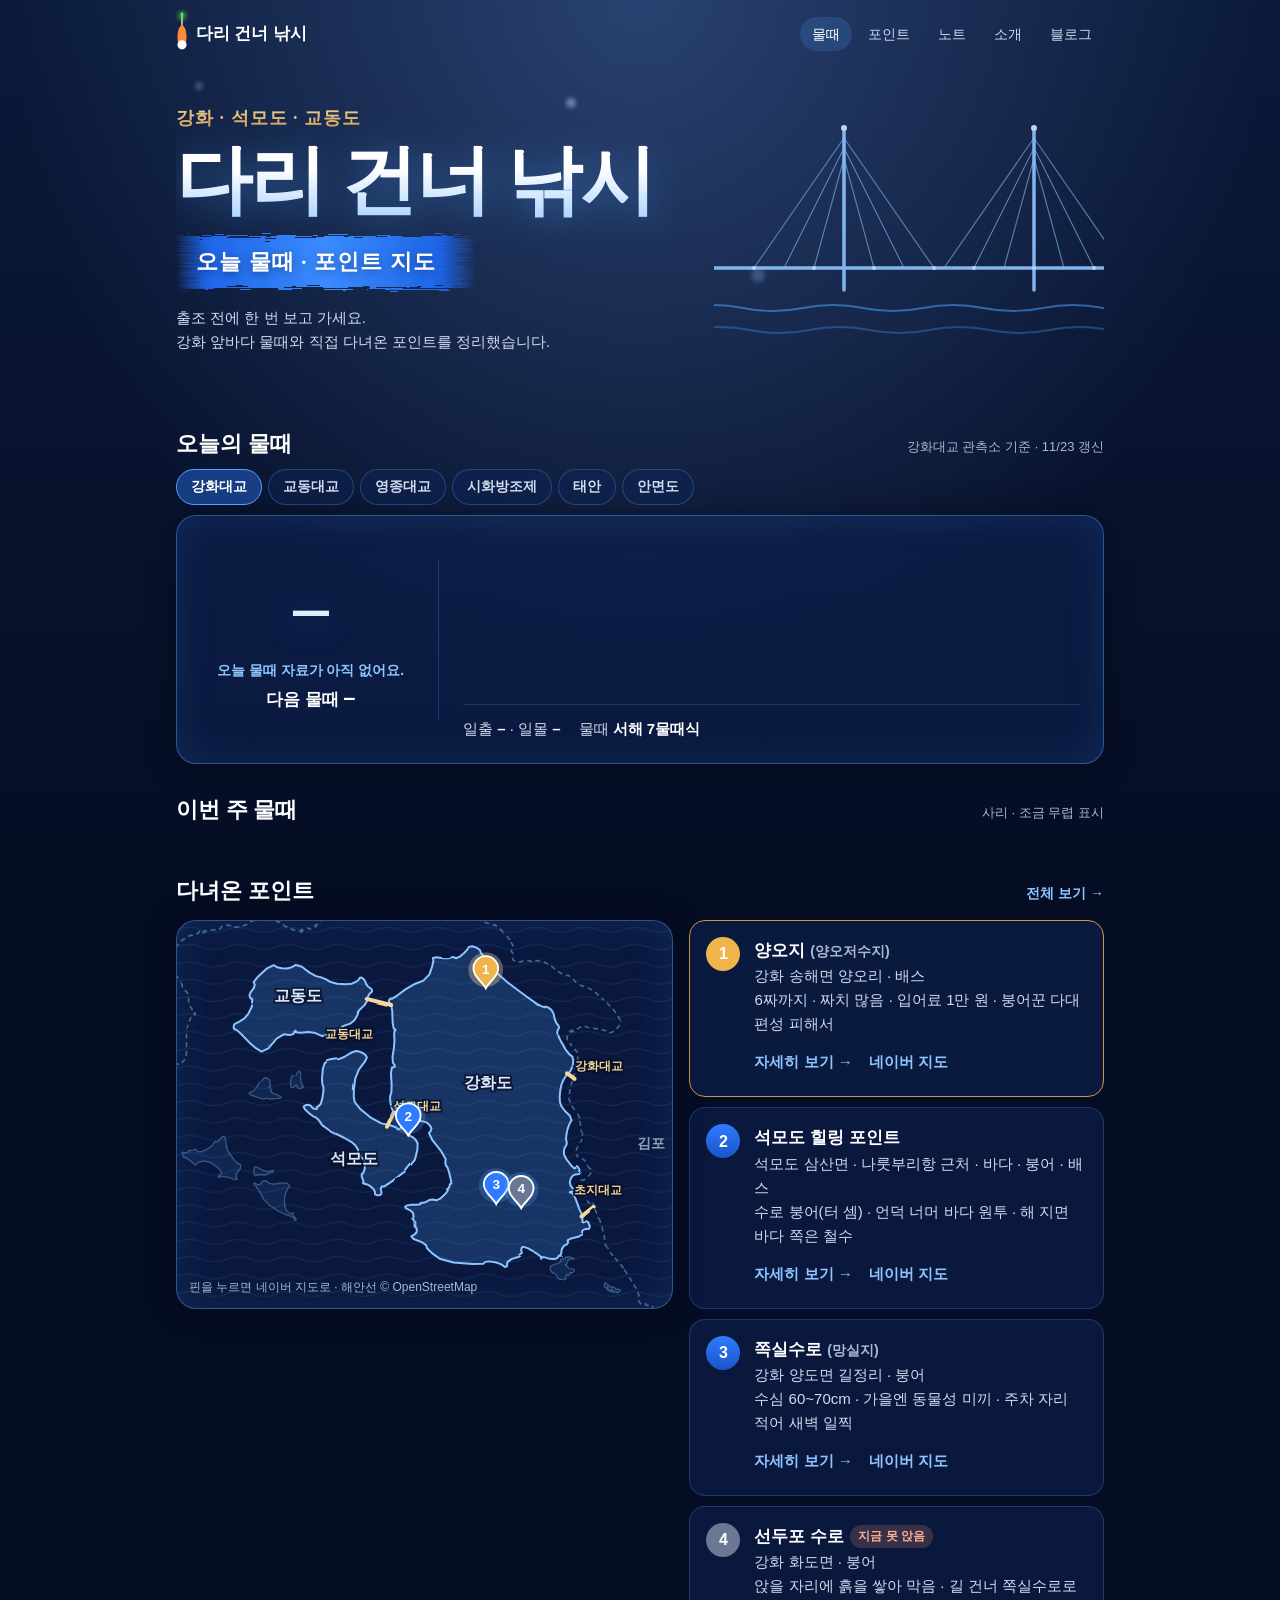
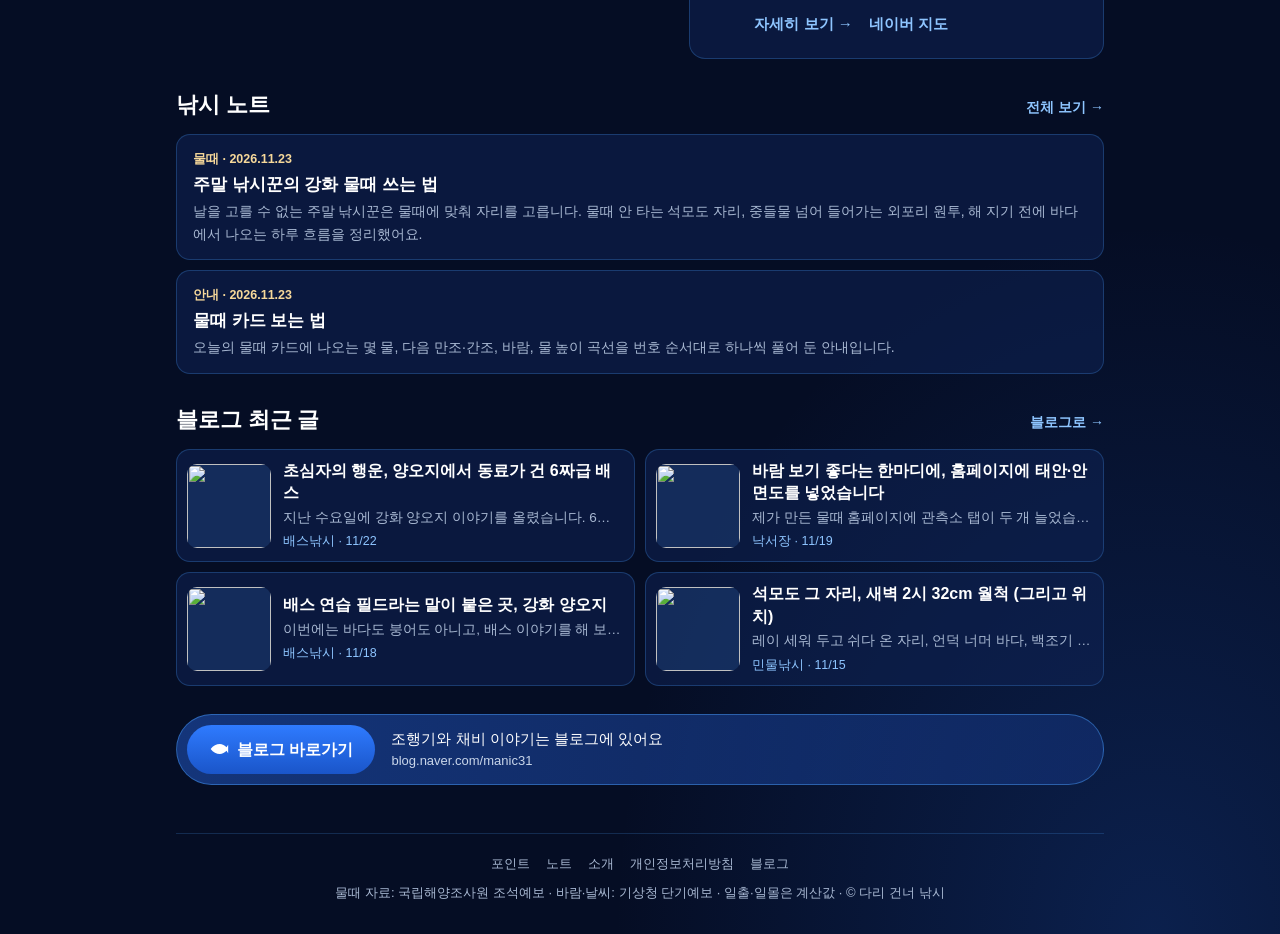
==== commit 2c30dbf3: "구글 Search Console darifish.com 소유 확인 태그 추가 Co-Authored-By: Claude Opus 5.5 <noreply@anthropic.com>" ====
--- a/index.html
+++ b/index.html
@@ -5,6 +5,7 @@
 <meta name="viewport" content="width=device-width, initial-scale=1">
 <meta name="naver-site-verification" content="3b3bebc9a8037d30b559bc09d8211979a646148b">
 <meta name="google-site-verification" content="6bNN0ba5b2eJ99DrDh1J_62JVdXHWS733DqKG2sxFPY">
+<meta name="google-site-verification" content="kUKmwMOd1HRPC2mSyNcJdr6f971S67PM0WjiJHgsNfo">
 <title>다리 건너 낚시 · 강화 물때와 포인트</title>
 <link rel="canonical" href="https://darifish.com/">
 <meta name="description" content="강화·석모도·교동도 물때와 직접 다녀온 낚시 포인트. 인천 낚시꾼 20년, 다리 건너 강화로 갑니다.">
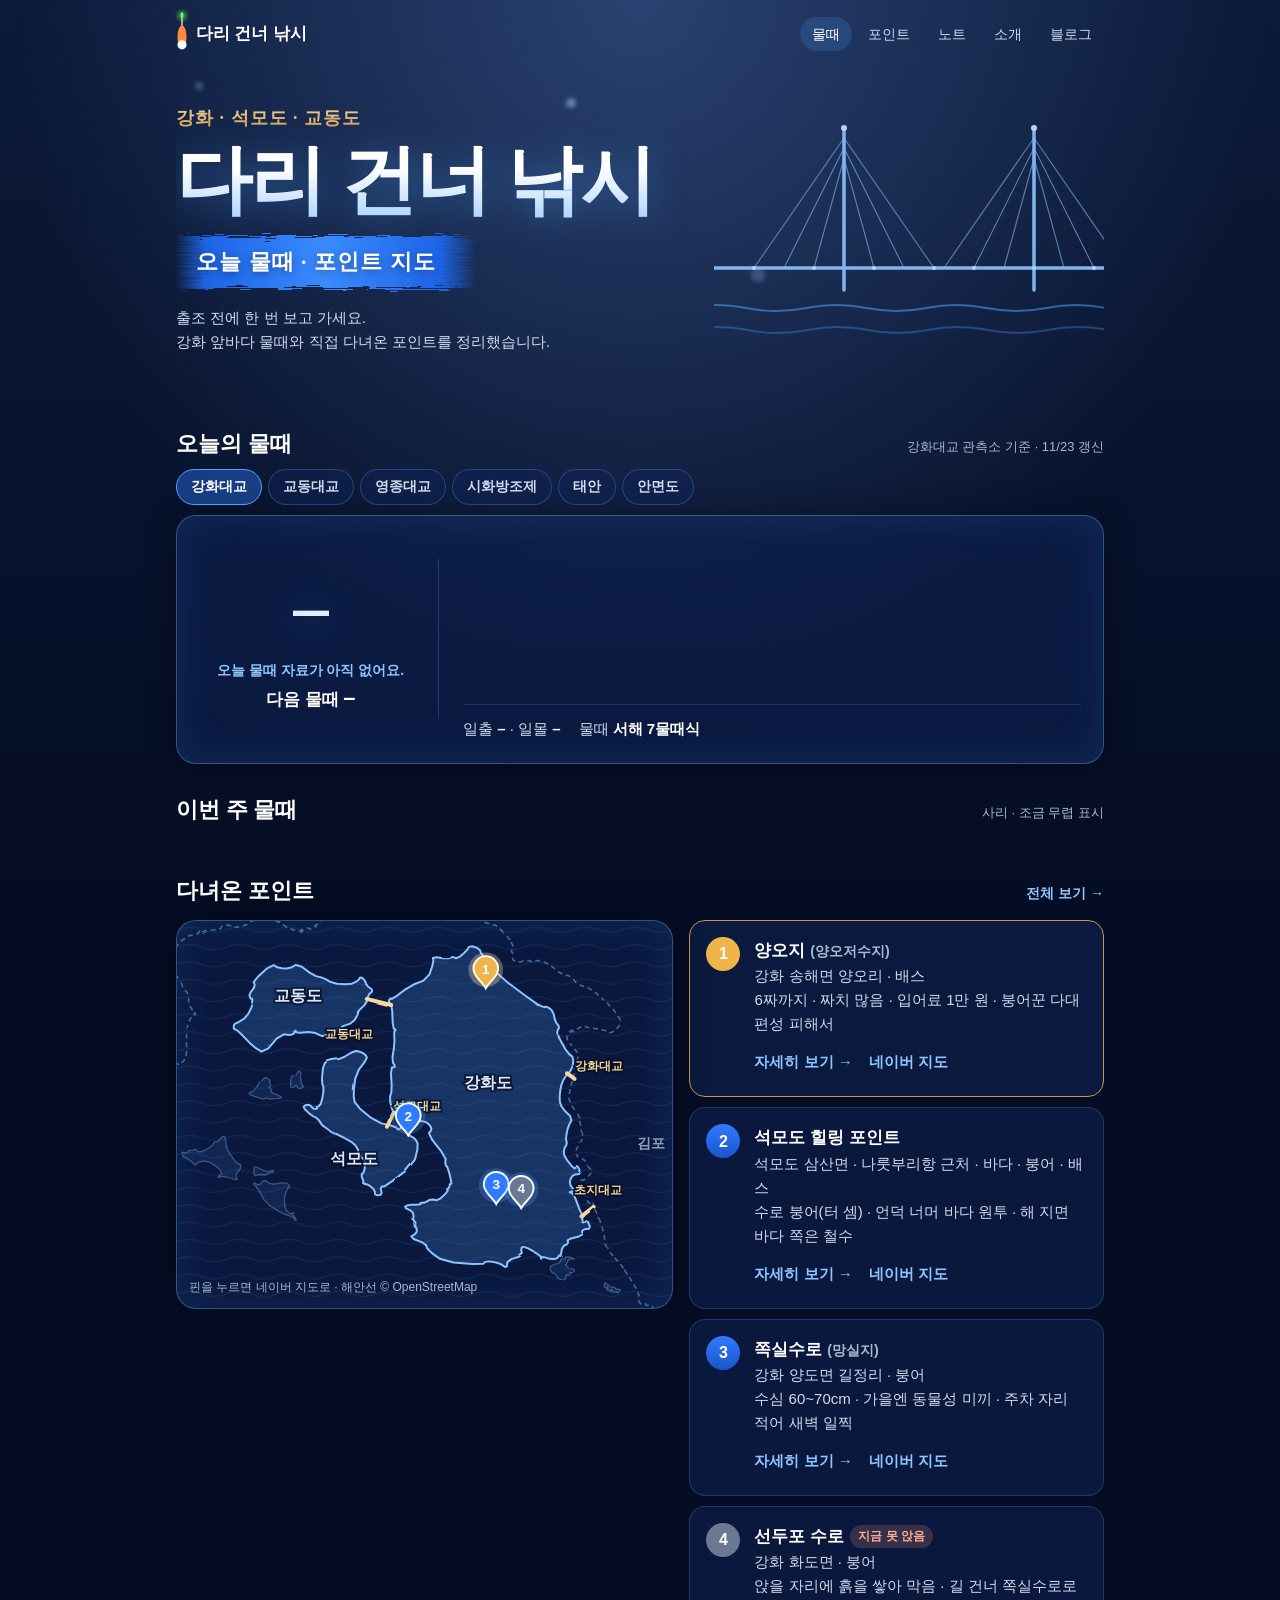
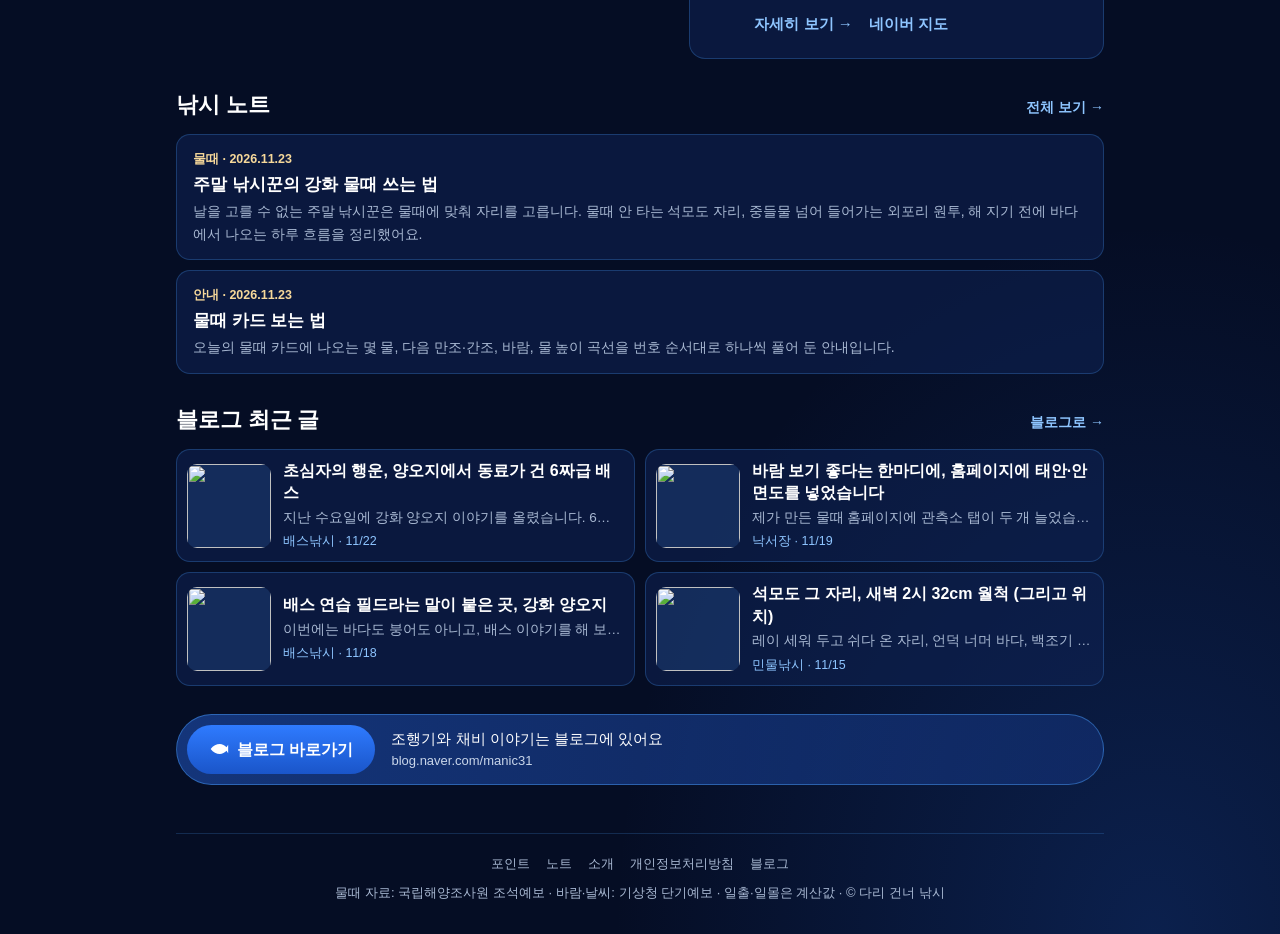
==== commit 81cb4224: "네이버 서치어드바이저 darifish.com 소유 확인 태그 추가 Co-Authored-By: Claude Opus 5.5 <noreply@anthropic.com>" ====
--- a/index.html
+++ b/index.html
@@ -4,6 +4,7 @@
 <meta charset="utf-8">
 <meta name="viewport" content="width=device-width, initial-scale=1">
 <meta name="naver-site-verification" content="3b3bebc9a8037d30b559bc09d8211979a646148b">
+<meta name="naver-site-verification" content="25cc6f169b6591314d10775c4da8185f11cfd04f">
 <meta name="google-site-verification" content="6bNN0ba5b2eJ99DrDh1J_62JVdXHWS733DqKG2sxFPY">
 <meta name="google-site-verification" content="kUKmwMOd1HRPC2mSyNcJdr6f971S67PM0WjiJHgsNfo">
 <title>다리 건너 낚시 · 강화 물때와 포인트</title>
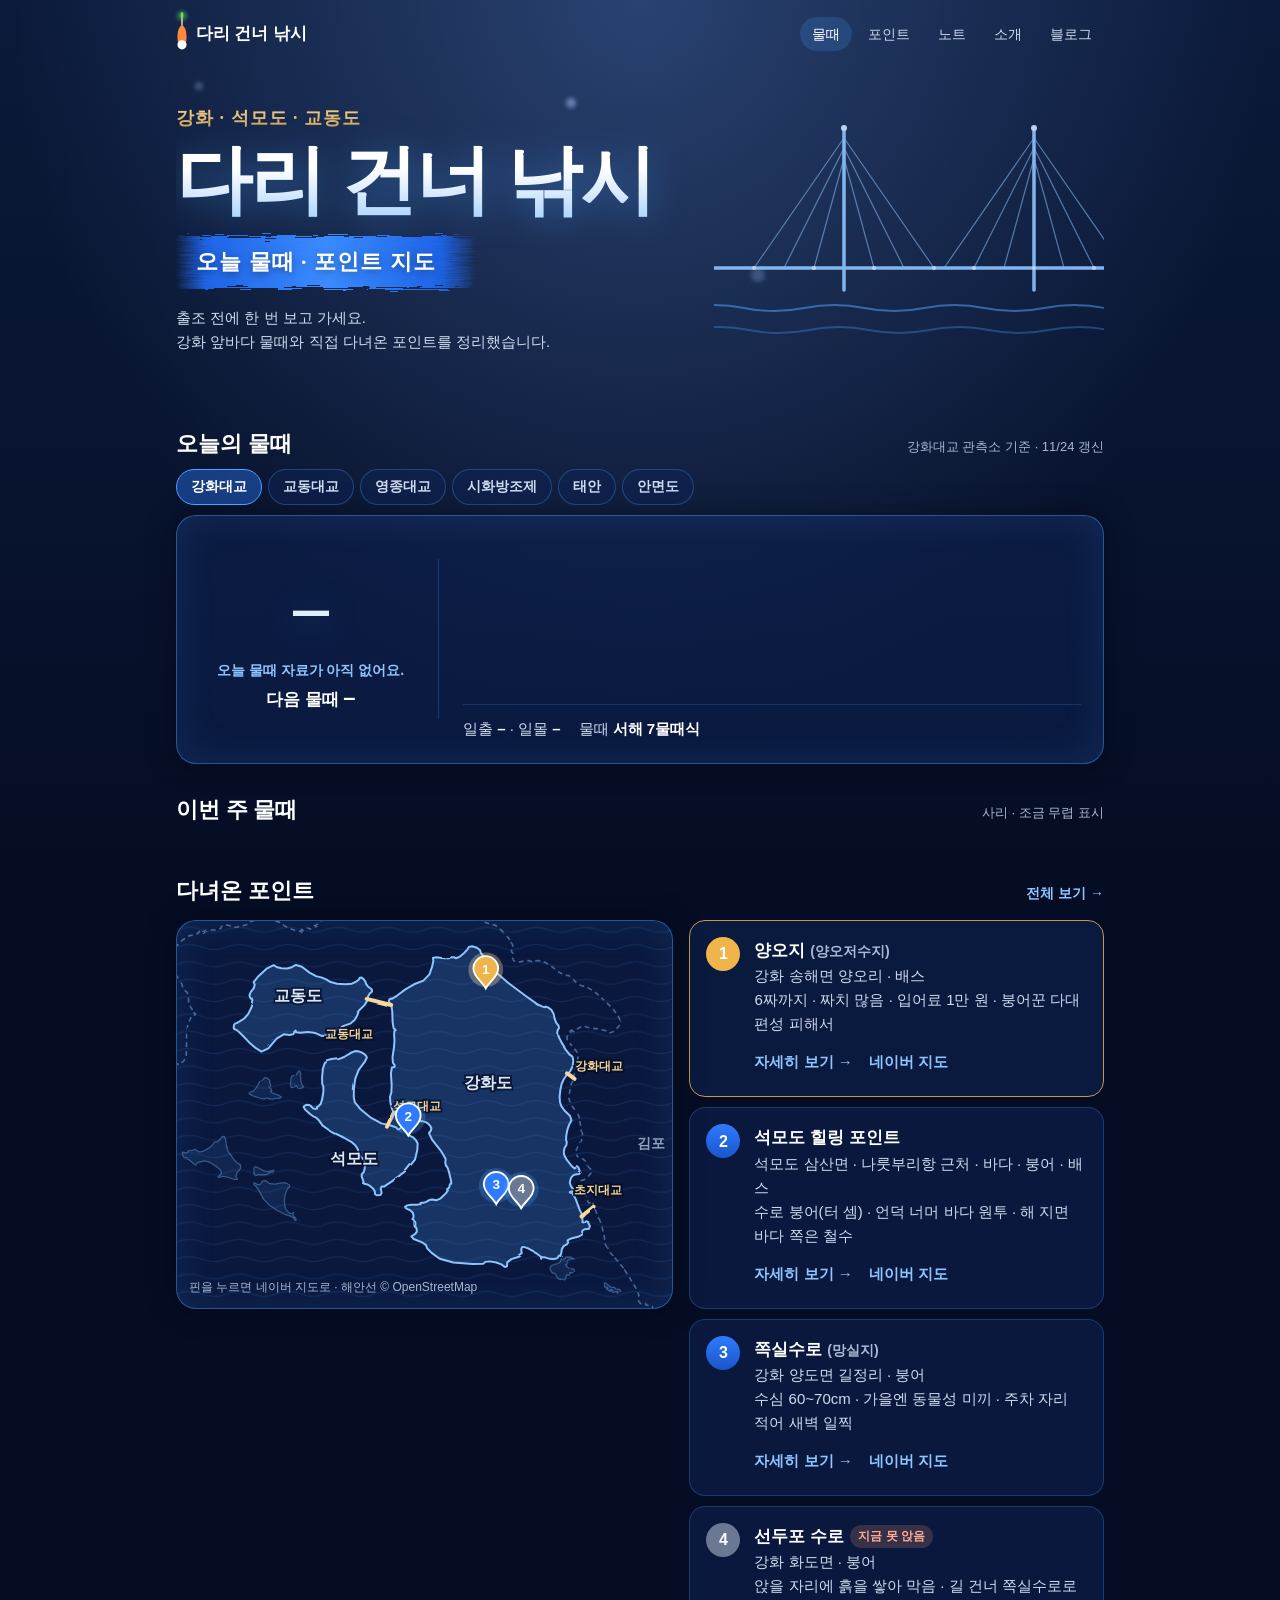
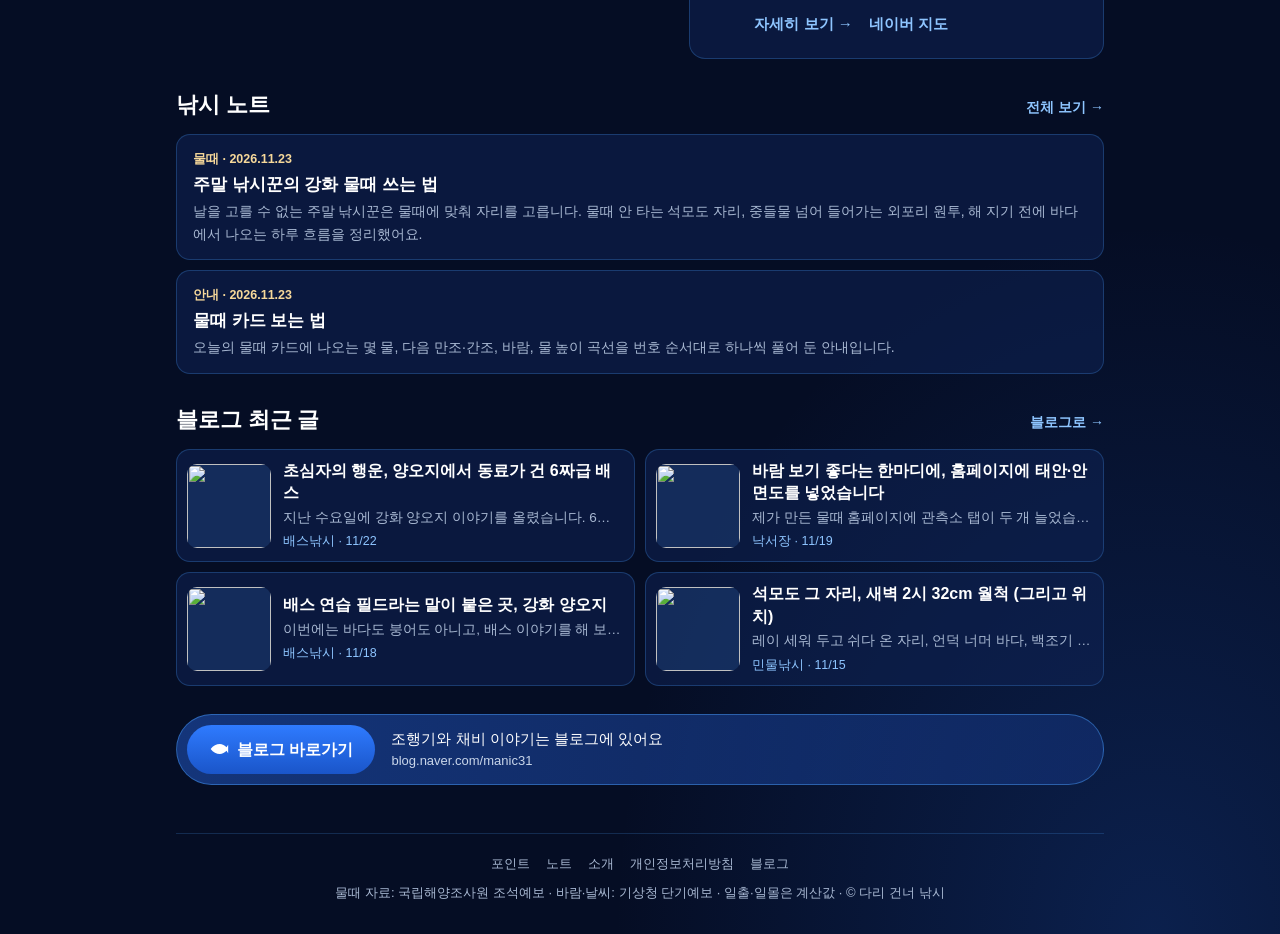
==== commit a325d4e8: "물때·블로그 글 갱신 2026-11-24" ====
--- a/index.html
+++ b/index.html
@@ -123,7 +123,7 @@
       </a>
       <a class="bpost" href="https://blog.naver.com/manic31/224482875809" target="_blank" rel="noopener">
         <div class="th"><img src="https://blogthumb.pstatic.net/MjAyNjExMTlfMTkx/MDAxNzk1MDM1Mjg3MTkz.GWRHon0s_b5UA3PtfDuE_SQjIm9paR1CrXxFmoP8VWYg.DLhR7DwOI40KvJA8conHBFKJiZuuUAze-B0c1XvbrZYg.PNG/taean-card.png?type=s3" alt="" loading="lazy" referrerpolicy="no-referrer"></div>
-        <div class="tx"><div class="bt">바람 보기 좋다는 한마디에, 홈페이지에 태안·안면도를 넣었습니다</div><div class="bs">제가 만든 물때 홈페이지에 관측소 탭이 두 개 늘었습니다. 태안과 안면도입니다. manic31.github.io 같이 일하시는…</div>
+        <div class="tx"><div class="bt">바람 보기 좋다는 한마디에, 홈페이지에 태안·안면도를 넣었습니다</div><div class="bs">제가 만든 물때 홈페이지에 관측소 탭이 두 개 늘었습니다. 태안과 안면도입니다. darifish.com 같이 일하시는 분의 부…</div>
         <div class="bm">낙서장 · 11/19</div></div>
       </a>
       <a class="bpost" href="https://blog.naver.com/manic31/224481032214" target="_blank" rel="noopener">
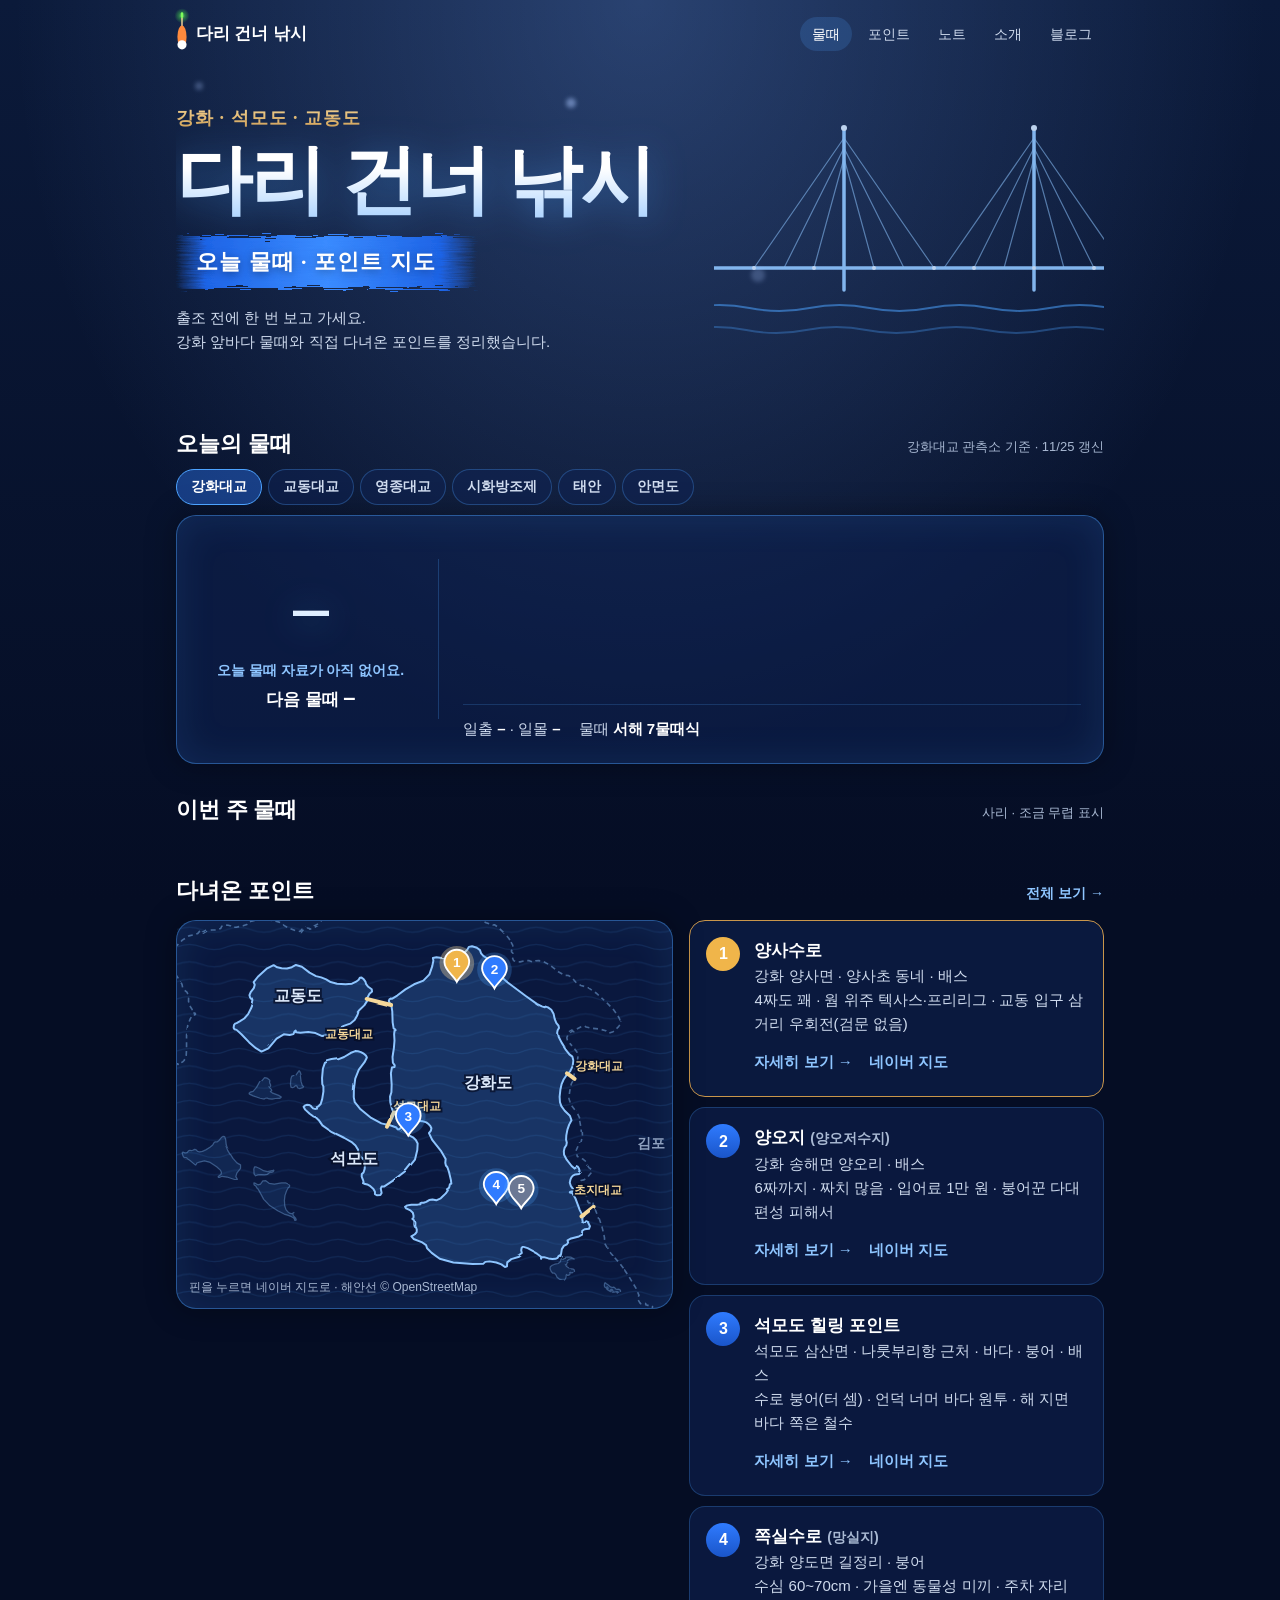
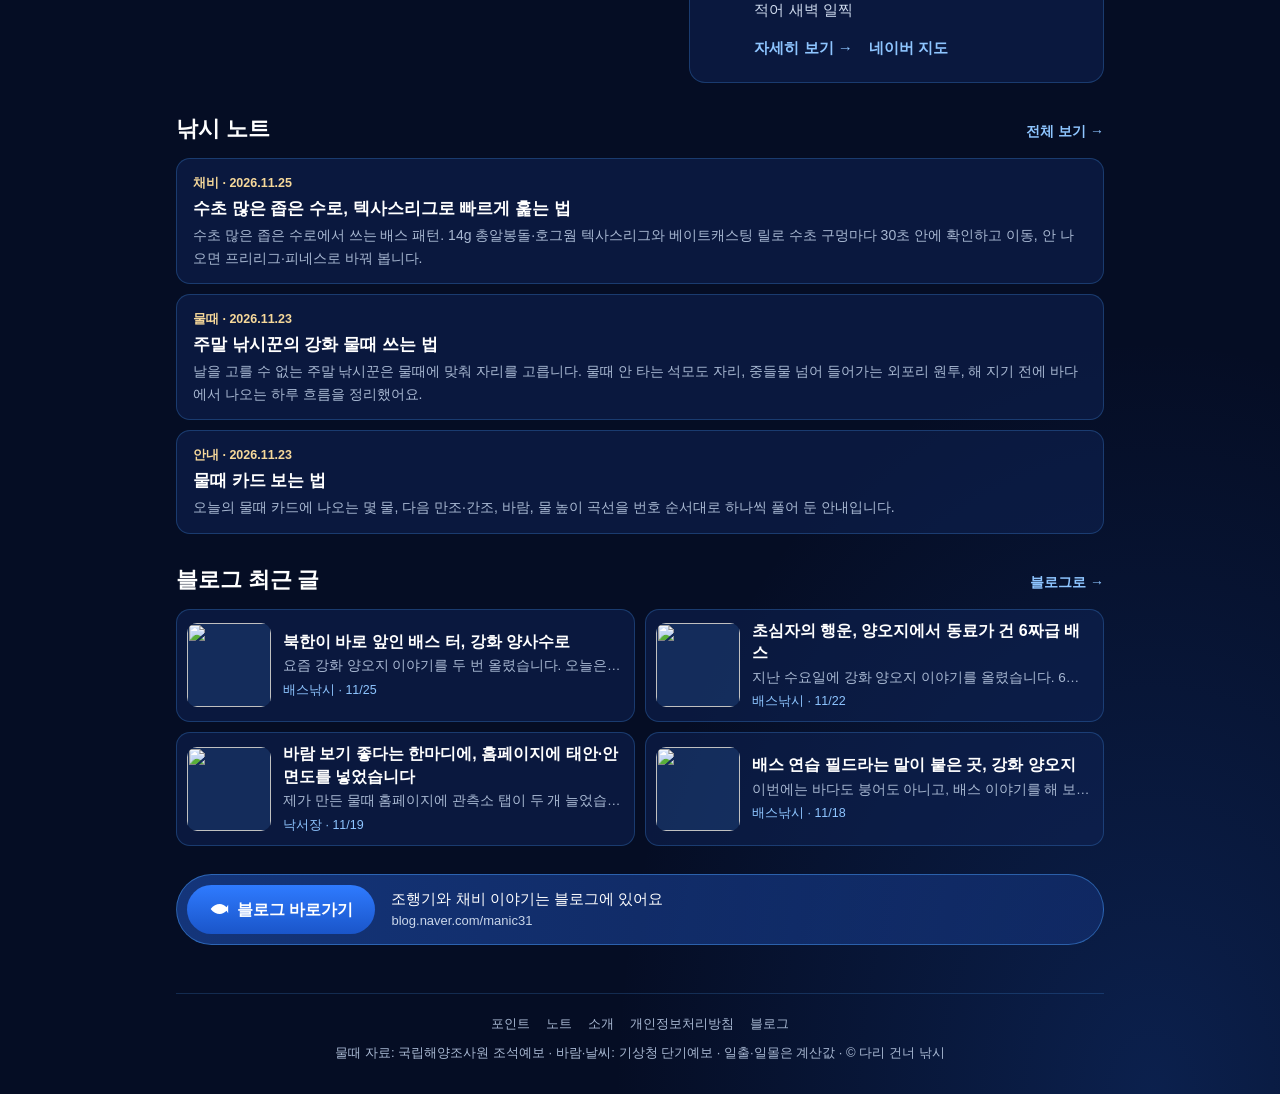
==== commit dc37abac: "낚시 노트 3편: 좁은 수로는 텍사스리그로 빠르게 훑는다 Co-Authored-By: Claude Opus 5.5 <noreply@anthropic.com>" ====
--- a/index.html
+++ b/index.html
@@ -100,6 +100,10 @@
   <section>
     <div class="sec-head"><h2>낚시 노트</h2><a class="more" href="notes.html">전체 보기 →</a></div>
     <div class="nlist">
+      <a class="note-item" href="notes/texas-rig-canal.html">
+        <div class="nm">채비 · 2026.11.25</div>
+        <div class="nt">수초 많은 좁은 수로, 텍사스리그로 빠르게 훑는 법</div><div class="nd">수초 많은 좁은 수로에서 쓰는 배스 패턴. 14g 총알봉돌·호그웜 텍사스리그와 베이트캐스팅 릴로 수초 구멍마다 30초 안에 확인하고 이동, 안 나오면 프리리그·피네스로 바꿔 봅니다.</div>
+      </a>
       <a class="note-item" href="notes/weekend-tide.html">
         <div class="nm">물때 · 2026.11.23</div>
         <div class="nt">주말 낚시꾼의 강화 물때 쓰는 법</div><div class="nd">날을 고를 수 없는 주말 낚시꾼은 물때에 맞춰 자리를 고릅니다. 물때 안 타는 석모도 자리, 중들물 넘어 들어가는 외포리 원투, 해 지기 전에 바다에서 나오는 하루 흐름을 정리했어요.</div>
@@ -116,6 +120,11 @@
   <section>
     <div class="sec-head"><h2>블로그 최근 글</h2><a class="more" href="https://blog.naver.com/manic31" target="_blank" rel="noopener">블로그로 →</a></div>
     <div class="blist">
+      <a class="bpost" href="https://blog.naver.com/manic31/224491977631" target="_blank" rel="noopener">
+        <div class="th"><img src="https://blogthumb.pstatic.net/MjAyNjExMjVfMzUg/MDAxNzk1NjA1MDE3NDU5.nux8qWB7mWfx6QiHPwf5m1VgrgbR7pFNfI4u-UXoEOkg.itPuvJBz9W28TtNDCDT-zJVplvM0IhEKaV76Qz7aOT8g.PNG/yangsa-bass.png?type=s3" alt="" loading="lazy" referrerpolicy="no-referrer"></div>
+        <div class="tx"><div class="bt">북한이 바로 앞인 배스 터, 강화 양사수로</div><div class="bs">요즘 강화 양오지 이야기를 두 번 올렸습니다. 오늘은 양오지에서 조금 더 북쪽으로 올라가면 나오는 배스 터, 양사수로를 소개해…</div>
+        <div class="bm">배스낚시 · 11/25</div></div>
+      </a>
       <a class="bpost" href="https://blog.naver.com/manic31/224486393467" target="_blank" rel="noopener">
         <div class="th"><img src="https://blogthumb.pstatic.net/MjAyNjExMjFfMjA0/MDAxNzk1MjY3NTg2NTA4.72vPjzSyjtdZmes5oHcHfXFOAVKzyc3MdK_6408iQVgg.CRtHQU8I6w1cRoq1AJpMZWDFlQfNgjqLG5yymZWM6hgg.PNG/yangoji-luck.png?type=s3" alt="" loading="lazy" referrerpolicy="no-referrer"></div>
         <div class="tx"><div class="bt">초심자의 행운, 양오지에서 동료가 건 6짜급 배스</div><div class="bs">지난 수요일에 강화 양오지 이야기를 올렸습니다. 6짜까지 산다는 말과 &quot;배스 연습 필드&quot;라는 말이 같이 붙는 곳이라고요. 오늘…</div>
@@ -130,11 +139,6 @@
         <div class="th"><img src="https://blogthumb.pstatic.net/MjAyNjExMTdfMjg3/MDAxNzk0OTE2NTY4NjY3.UFNXjppnAjKBCxHlqhuQZDoKAPDmxix93cgARwpFzn8g.z4_igCKFcJ73RxWhJcIX8hCP-1CcPkeBuh95yef3N3cg.PNG/yangoji-bass.png?type=s3" alt="" loading="lazy" referrerpolicy="no-referrer"></div>
         <div class="tx"><div class="bt">배스 연습 필드라는 말이 붙은 곳, 강화 양오지</div><div class="bs">이번에는 바다도 붕어도 아니고, 배스 이야기를 해 보려고 합니다. 강화 북쪽에 있는 계곡형 저수지, 양오지입니다. 6짜가 산다…</div>
         <div class="bm">배스낚시 · 11/18</div></div>
-      </a>
-      <a class="bpost" href="https://blog.naver.com/manic31/224471016698" target="_blank" rel="noopener">
-        <div class="th"><img src="https://blogthumb.pstatic.net/MjAyNjExMTBfMjQ4/MDAxNzk0MjQxNjA2OTQ4.DFhYovJnc4ygkku3luB-mQpdOmaEZUawUln1R77VUCUg.lDTC51LomG2yoCxSjnOb4vPFnxrPKD-gIJnqlRwn-8Qg.PNG/healing-point-05.png?type=s3" alt="" loading="lazy" referrerpolicy="no-referrer"></div>
-        <div class="tx"><div class="bt">석모도 그 자리, 새벽 2시 32cm 월척 (그리고 위치)</div><div class="bs">레이 세워 두고 쉬다 온 자리, 언덕 너머 바다, 백조기 50마리를 먹어 치운 갈매기까지. 석모도 그 자리 이야기, 오늘은 그…</div>
-        <div class="bm">민물낚시 · 11/15</div></div>
       </a>
     </div>
   </section>
